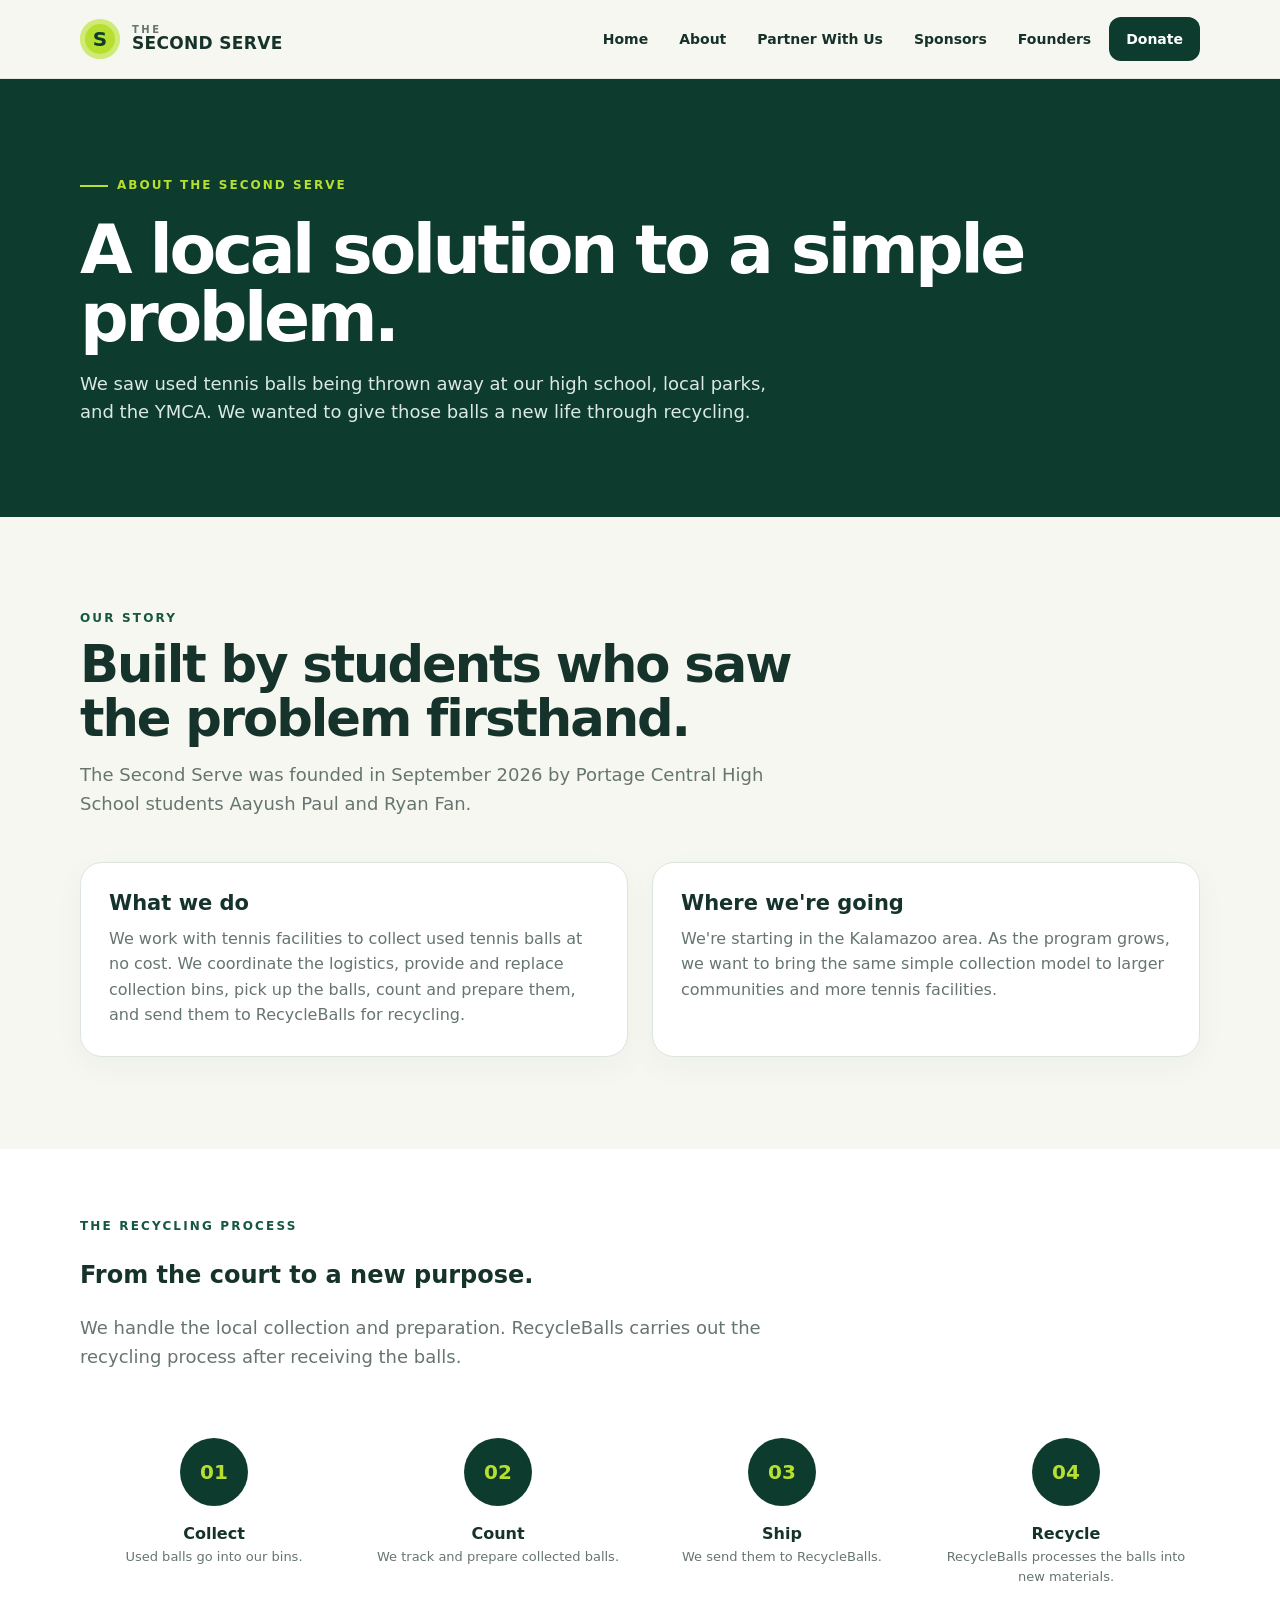
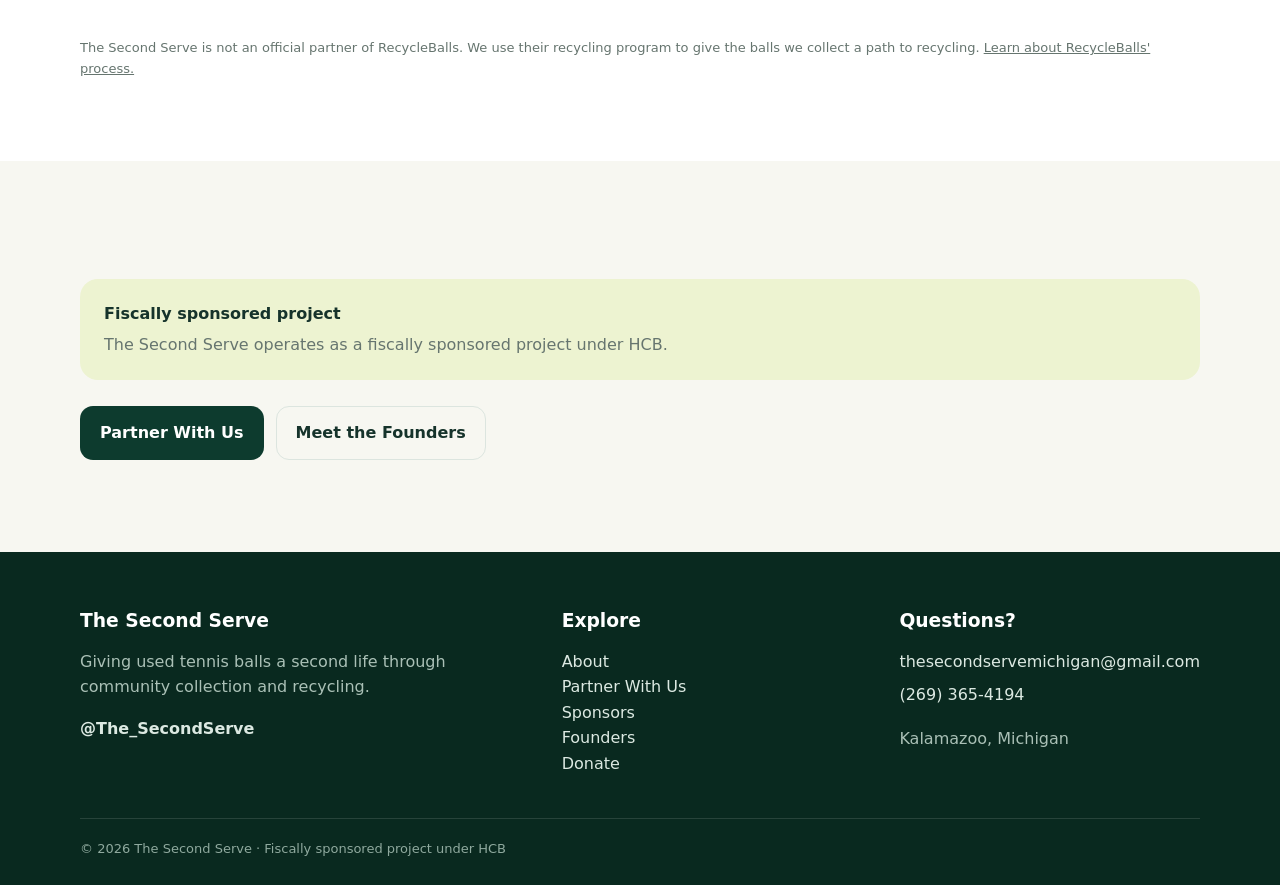
==== about.html @ 5bb8b62a "Add files via upload" ====
<!doctype html>
<html lang="en">
<head>
<meta charset="utf-8">
<meta name="viewport" content="width=device-width,initial-scale=1">
<meta name="description" content="The Second Serve collects used tennis balls from local tennis facilities at no cost and sends them to RecycleBalls for recycling.">
<title>About | The Second Serve</title>
<link rel="stylesheet" href="styles.css">
</head>
<body>

<header class="site-header">
  <div class="container nav">
    <a class="brand" href="index.html" aria-label="The Second Serve home">
      <span class="brand-mark">S</span>
      <span class="brand-text"><span>THE</span><strong>SECOND SERVE</strong></span>
    </a>
    <button class="menu-btn" aria-label="Open navigation" aria-expanded="false">☰</button>
    <nav class="nav-links" aria-label="Primary navigation">
      <a href="index.html">Home</a>
      <a href="about.html">About</a>
      <a href="partner.html">Partner With Us</a>
      <a href="sponsors.html">Sponsors</a>
      <a href="founders.html">Founders</a>
      <a class="nav-donate" href="donate.html">Donate</a>
    </nav>
  </div>
</header>

<main class="page-main">

<section class="page-hero">
  <div class="container">
    <div class="eyebrow">About The Second Serve</div>
    <h1>A local solution to a simple problem.</h1>
    <p>We saw used tennis balls being thrown away at our high school, local parks, and the YMCA. We wanted to give those balls a new life through recycling.</p>
  </div>
</section>
<section class="section">
  <div class="container">
    <div class="section-head">
      <div class="section-kicker">Our story</div>
      <h2>Built by students who saw the problem firsthand.</h2>
      <p>The Second Serve was founded in September 2026 by Portage Central High School students Aayush Paul and Ryan Fan.</p>
    </div>
    <div class="grid-2">
      <article class="card">
        <h3>What we do</h3>
        <p>We work with tennis facilities to collect used tennis balls at no cost. We coordinate the logistics, provide and replace collection bins, pick up the balls, count and prepare them, and send them to RecycleBalls for recycling.</p>
      </article>
      <article class="card">
        <h3>Where we're going</h3>
        <p>We're starting in the Kalamazoo area. As the program grows, we want to bring the same simple collection model to larger communities and more tennis facilities.</p>
      </article>
    </div>
  </div>
</section>
<section class="section-tight" style="background:white;">
  <div class="container">
    <div class="section-head">
      <div class="section-kicker">The recycling process</div>
      <h2>From the court to a new purpose.</h2>
      <p>We handle the local collection and preparation. RecycleBalls carries out the recycling process after receiving the balls.</p>
    </div>
    <div class="recycling-flow">
      <div class="flow-item"><div class="flow-circle">01</div><strong>Collect</strong><div class="note">Used balls go into our bins.</div></div>
      <div class="flow-item"><div class="flow-circle">02</div><strong>Count</strong><div class="note">We track and prepare collected balls.</div></div>
      <div class="flow-item"><div class="flow-circle">03</div><strong>Ship</strong><div class="note">We send them to RecycleBalls.</div></div>
      <div class="flow-item"><div class="flow-circle">04</div><strong>Recycle</strong><div class="note">RecycleBalls processes the balls into new materials.</div></div>
    </div>
    <p class="note" style="margin-top:28px;">The Second Serve is not an official partner of RecycleBalls. We use their recycling program to give the balls we collect a path to recycling. <a href="https://www.recycleballs.org/solution/" target="_blank" rel="noopener">Learn about RecycleBalls' process.</a></p>
  </div>
</section>
<section class="section">
  <div class="container">
    <div class="highlight">
      <strong>Fiscally sponsored project</strong>
      <p style="margin:6px 0 0;color:var(--muted);">The Second Serve operates as a fiscally sponsored project under HCB.</p>
    </div>
    <div class="actions">
      <a class="btn btn-dark" href="partner.html">Partner With Us</a>
      <a class="btn" style="border:1px solid var(--line);" href="founders.html">Meet the Founders</a>
    </div>
  </div>
</section>

</main>

<footer class="footer">
  <div class="container footer-grid">
    <div>
      <h3>The Second Serve</h3>
      <p>Giving used tennis balls a second life through community collection and recycling.</p>
      <p class="social" style="margin-top:16px;"><a href="https://www.instagram.com/The_SecondServe/" target="_blank" rel="noopener">@The_SecondServe</a></p>
    </div>
    <div>
      <h3>Explore</h3>
      <p><a href="about.html">About</a></p>
      <p><a href="partner.html">Partner With Us</a></p>
      <p><a href="sponsors.html">Sponsors</a></p>
      <p><a href="founders.html">Founders</a></p>
      <p><a href="donate.html">Donate</a></p>
    </div>
    <div>
      <h3>Questions?</h3>
      <p><a href="mailto:thesecondservemichigan@gmail.com">thesecondservemichigan@gmail.com</a></p>
      <p style="margin-top:8px;"><a href="tel:+12693654194">(269) 365-4194</a></p>
      <p style="margin-top:18px;">Kalamazoo, Michigan</p>
    </div>
  </div>
  <div class="container footer-bottom">
    © <span data-year>2026</span> The Second Serve · Fiscally sponsored project under HCB
  </div>
</footer>

<script src="script.js"></script>
</body>
</html>
---- styles.css ----
:root{
  --green:#0d3b2e;
  --green-2:#155743;
  --lime:#b7df2f;
  --cream:#f7f7f1;
  --white:#ffffff;
  --ink:#16332b;
  --muted:#66756f;
  --line:#dce5df;
  --shadow:0 18px 45px rgba(13,59,46,.10);
  --radius:22px;
  --max:1120px;
}
*{box-sizing:border-box}
html{scroll-behavior:smooth}
body{
  margin:0;
  font-family:Inter,ui-sans-serif,system-ui,-apple-system,BlinkMacSystemFont,"Segoe UI",sans-serif;
  color:var(--ink);
  background:var(--cream);
  line-height:1.6;
}
a{color:inherit}
img{max-width:100%;display:block}
.container{width:min(calc(100% - 40px),var(--max));margin:auto}
.site-header{
  position:sticky;top:0;z-index:20;
  background:rgba(247,247,241,.94);
  backdrop-filter:blur(14px);
  border-bottom:1px solid rgba(220,229,223,.8);
}
.nav{
  min-height:78px;display:flex;align-items:center;justify-content:space-between;gap:24px;
}
.brand{display:flex;align-items:center;gap:12px;text-decoration:none;font-weight:850;letter-spacing:.02em}
.brand-mark{
  width:40px;height:40px;border-radius:50%;display:grid;place-items:center;
  background:var(--lime);color:var(--green);font-weight:900;font-size:20px;
  box-shadow:inset 0 0 0 5px rgba(255,255,255,.35);
}
.brand-text{line-height:1.05}
.brand-text span{display:block;font-size:10px;letter-spacing:.25em;font-weight:700;color:var(--muted)}
.brand-text strong{font-size:17px}
.nav-links{display:flex;align-items:center;gap:5px}
.nav-links a{
  text-decoration:none;padding:10px 13px;border-radius:12px;font-size:14px;font-weight:700;
}
.nav-links a:hover{background:#eaf0eb}
.nav-links .nav-donate{background:var(--green);color:white;padding:11px 17px}
.menu-btn{display:none;border:0;background:none;font-size:26px;color:var(--green)}
.hero{
  background:var(--green);color:white;overflow:hidden;
}
.hero-grid{
  min-height:650px;display:grid;grid-template-columns:1.1fr .9fr;align-items:center;gap:70px;
}
.eyebrow{
  display:inline-flex;align-items:center;gap:9px;text-transform:uppercase;
  letter-spacing:.17em;font-size:12px;font-weight:850;color:var(--lime);margin-bottom:20px;
}
.eyebrow:before{content:"";width:28px;height:2px;background:var(--lime)}
.hero h1{font-size:clamp(46px,6vw,78px);line-height:.98;letter-spacing:-.055em;margin:0 0 24px;max-width:700px}
.hero p{font-size:19px;line-height:1.65;color:#dce9e2;max-width:620px;margin:0 0 32px}
.actions{display:flex;gap:12px;flex-wrap:wrap}
.btn{
  display:inline-flex;align-items:center;justify-content:center;gap:8px;
  padding:13px 19px;border-radius:13px;text-decoration:none;font-weight:850;border:1px solid transparent;
}
.btn-primary{background:var(--lime);color:var(--green)}
.btn-secondary{border-color:rgba(255,255,255,.3);color:white;background:rgba(255,255,255,.06)}
.btn-dark{background:var(--green);color:white}
.btn-light{background:white;color:var(--green)}
.btn:hover{transform:translateY(-1px)}
.hero-logo{
  width:min(430px,100%);aspect-ratio:1;object-fit:cover;margin:auto;
  border-radius:28px;box-shadow:0 30px 70px rgba(0,0,0,.24);
  border:1px solid rgba(255,255,255,.14)
}
.section{padding:92px 0}
.section-tight{padding:68px 0}
.section-head{max-width:720px;margin-bottom:44px}
.section-kicker{text-transform:uppercase;letter-spacing:.18em;color:var(--green-2);font-size:12px;font-weight:900}
.section h2{font-size:clamp(34px,4vw,52px);line-height:1.05;letter-spacing:-.04em;margin:10px 0 15px}
.section-head p{font-size:18px;color:var(--muted);margin:0}
.grid-2{display:grid;grid-template-columns:repeat(2,1fr);gap:24px}
.grid-3{display:grid;grid-template-columns:repeat(3,1fr);gap:22px}
.card{
  background:white;border:1px solid var(--line);border-radius:var(--radius);
  padding:28px;box-shadow:0 10px 30px rgba(13,59,46,.04)
}
.card h3{margin:0 0 9px;font-size:21px;line-height:1.2}
.card p{margin:0;color:var(--muted)}
.step-number{
  width:42px;height:42px;border-radius:50%;display:grid;place-items:center;
  background:#eaf3d0;color:var(--green);font-weight:900;margin-bottom:22px
}
.problem{background:white}
.problem-grid{display:grid;grid-template-columns:1fr 1fr;gap:60px;align-items:center}
.callout{
  background:var(--green);color:white;border-radius:28px;padding:40px;
  position:relative;overflow:hidden;
}
.callout:after{
  content:"";position:absolute;width:190px;height:190px;border:24px solid rgba(183,223,47,.18);
  border-radius:50%;right:-70px;bottom:-80px;
}
.callout h3{font-size:30px;line-height:1.1;margin:0 0 12px}
.callout p{color:#dce9e2;margin:0}
.partner-strip{background:#edf2ec}
.partner-names{display:flex;gap:14px;flex-wrap:wrap}
.partner-pill{
  background:white;border:1px solid var(--line);padding:13px 17px;border-radius:999px;font-weight:800
}
.cta{background:var(--lime);padding:64px 0}
.cta-row{display:flex;align-items:center;justify-content:space-between;gap:30px}
.cta h2{margin:0;font-size:42px;line-height:1.05;letter-spacing:-.04em}
.cta p{margin:10px 0 0;max-width:650px;color:#365044}
.page-hero{background:var(--green);color:white;padding:90px 0}
.page-hero h1{font-size:clamp(44px,6vw,68px);line-height:1;letter-spacing:-.05em;margin:0 0 18px}
.page-hero p{max-width:720px;color:#dce9e2;font-size:18px;margin:0}
.founders{display:grid;grid-template-columns:repeat(2,1fr);gap:30px}
.founder-card{overflow:hidden;padding:0}
.founder-photo{height:410px;width:100%;object-fit:cover;object-position:center top;background:#e8ece9}
.founder-body{padding:28px}
.founder-body .role{color:var(--green-2);font-size:13px;font-weight:900;text-transform:uppercase;letter-spacing:.12em}
.founder-body h2{font-size:30px;margin:5px 0 12px}
.contact-box{
  display:grid;grid-template-columns:1fr 1fr;gap:20px;
  background:white;border:1px solid var(--line);border-radius:24px;padding:28px
}
.contact-link{
  display:block;text-decoration:none;border:1px solid var(--line);border-radius:16px;padding:18px
}
.contact-link strong{display:block;font-size:16px}
.contact-link span{color:var(--muted);font-size:14px}
.form-card{background:white;border:1px solid var(--line);border-radius:24px;padding:34px}
.form-card h2{margin-top:0}
.highlight{
  background:#edf3d1;border-radius:18px;padding:22px 24px;margin:26px 0
}
.donation-tiers{display:grid;grid-template-columns:repeat(3,1fr);gap:20px}
.tier{border-top:5px solid var(--lime)}
.tier strong{font-size:13px;text-transform:uppercase;letter-spacing:.15em;color:var(--green-2)}
.tier h3{font-size:27px;margin:8px 0}
.footer{background:#09291f;color:#dce9e2;padding:54px 0 25px}
.footer-grid{display:grid;grid-template-columns:1.2fr .8fr .8fr;gap:50px}
.footer h3{color:white;margin:0 0 13px}
.footer a{text-decoration:none;color:#dce9e2}
.footer a:hover{color:var(--lime)}
.footer p{margin:0;color:#aac0b6}
.footer-bottom{border-top:1px solid rgba(255,255,255,.12);margin-top:42px;padding-top:20px;font-size:13px;color:#8fa99e}
.social{font-weight:800}
.page-main{min-height:65vh}
.recycling-flow{display:grid;grid-template-columns:repeat(4,1fr);gap:16px}
.flow-item{text-align:center;padding:22px 12px}
.flow-circle{
  width:68px;height:68px;border-radius:50%;background:var(--green);color:var(--lime);
  display:grid;place-items:center;margin:0 auto 15px;font-size:20px;font-weight:900
}
.note{font-size:13px;color:var(--muted)}
@media (max-width:900px){
  .nav-links{display:none;position:absolute;top:78px;left:0;right:0;background:var(--cream);padding:12px 20px 20px;border-bottom:1px solid var(--line);flex-direction:column;align-items:stretch}
  .nav-links.open{display:flex}
  .nav-links a{padding:13px}
  .menu-btn{display:block}
  .hero-grid,.problem-grid{grid-template-columns:1fr;gap:42px}
  .hero{padding-bottom:70px}
  .hero-grid{min-height:auto;padding-top:75px}
  .hero-logo{width:min(360px,80vw)}
  .grid-3,.donation-tiers,.founders{grid-template-columns:1fr}
  .recycling-flow{grid-template-columns:repeat(2,1fr)}
  .cta-row{align-items:flex-start;flex-direction:column}
  .contact-box{grid-template-columns:1fr}
  .footer-grid{grid-template-columns:1fr}
}
@media (max-width:600px){
  .container{width:min(calc(100% - 28px),var(--max))}
  .section{padding:65px 0}
  .hero h1{font-size:49px}
  .hero p{font-size:17px}
  .hero-logo{border-radius:20px}
  .founder-photo{height:360px}
  .card,.form-card{padding:23px}
}
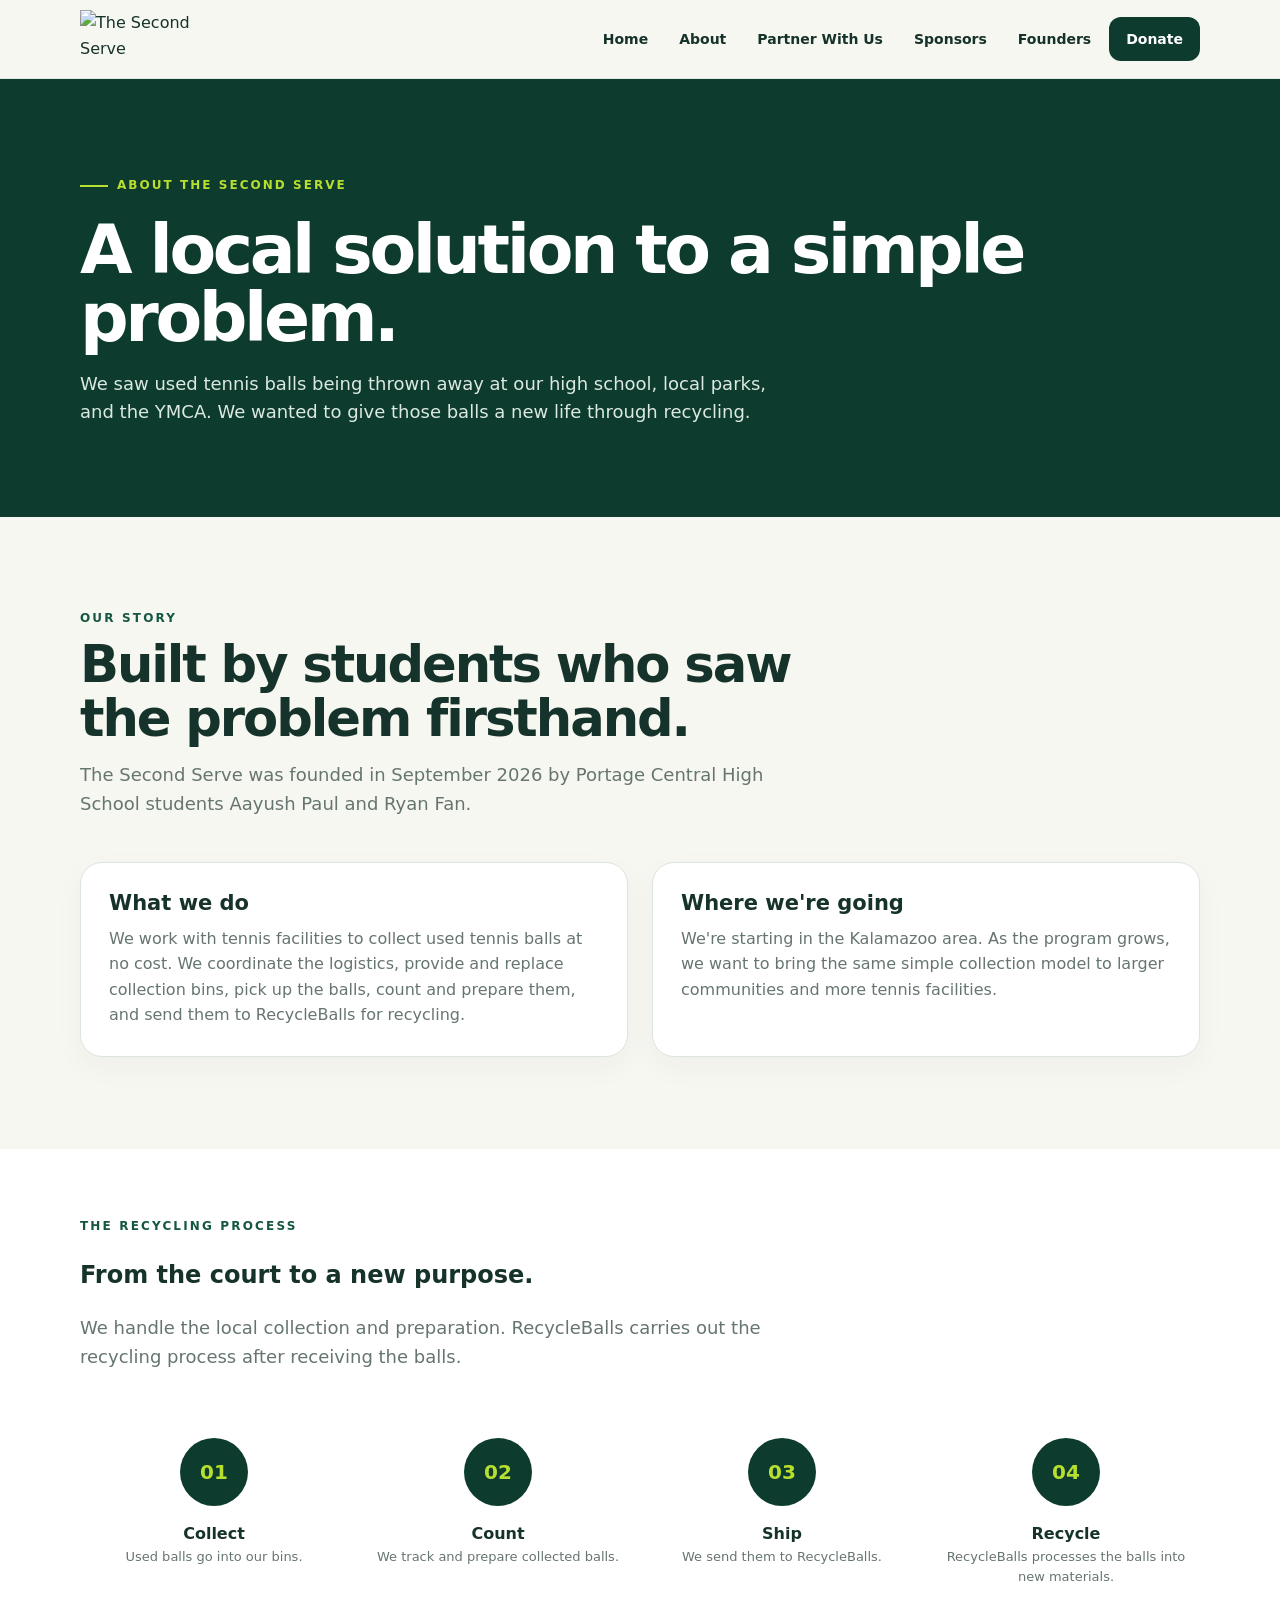
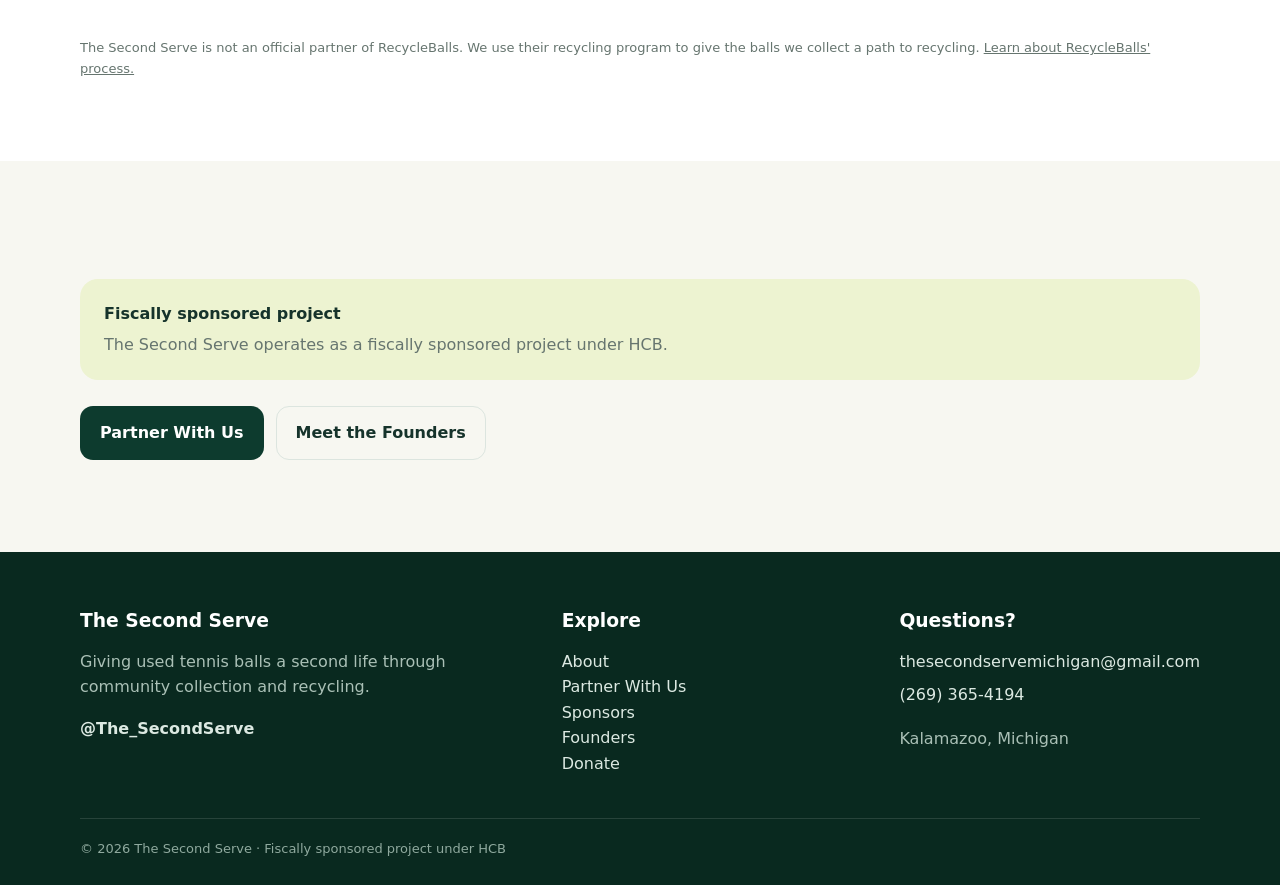
==== commit 33cb18de: "Add files via upload" ====
--- a/about.html
+++ b/about.html
@@ -12,8 +12,7 @@
 <header class="site-header">
   <div class="container nav">
     <a class="brand" href="index.html" aria-label="The Second Serve home">
-      <span class="brand-mark">S</span>
-      <span class="brand-text"><span>THE</span><strong>SECOND SERVE</strong></span>
+      <img class="site-logo" src="assets/logo.png" alt="The Second Serve">
     </a>
     <button class="menu-btn" aria-label="Open navigation" aria-expanded="false">☰</button>
     <nav class="nav-links" aria-label="Primary navigation">
--- a/styles.css
+++ b/styles.css
@@ -33,15 +33,8 @@
 .nav{
   min-height:78px;display:flex;align-items:center;justify-content:space-between;gap:24px;
 }
-.brand{display:flex;align-items:center;gap:12px;text-decoration:none;font-weight:850;letter-spacing:.02em}
-.brand-mark{
-  width:40px;height:40px;border-radius:50%;display:grid;place-items:center;
-  background:var(--lime);color:var(--green);font-weight:900;font-size:20px;
-  box-shadow:inset 0 0 0 5px rgba(255,255,255,.35);
-}
-.brand-text{line-height:1.05}
-.brand-text span{display:block;font-size:10px;letter-spacing:.25em;font-weight:700;color:var(--muted)}
-.brand-text strong{font-size:17px}
+.brand{display:flex;align-items:center;text-decoration:none;flex:0 0 auto}
+.site-logo{width:142px;height:58px;object-fit:contain;object-position:left center}
 .nav-links{display:flex;align-items:center;gap:5px}
 .nav-links a{
   text-decoration:none;padding:10px 13px;border-radius:12px;font-size:14px;font-weight:700;
@@ -168,6 +161,7 @@
   .hero{padding-bottom:70px}
   .hero-grid{min-height:auto;padding-top:75px}
   .hero-logo{width:min(360px,80vw)}
+  .site-logo{width:118px;height:52px}
   .grid-3,.donation-tiers,.founders{grid-template-columns:1fr}
   .recycling-flow{grid-template-columns:repeat(2,1fr)}
   .cta-row{align-items:flex-start;flex-direction:column}
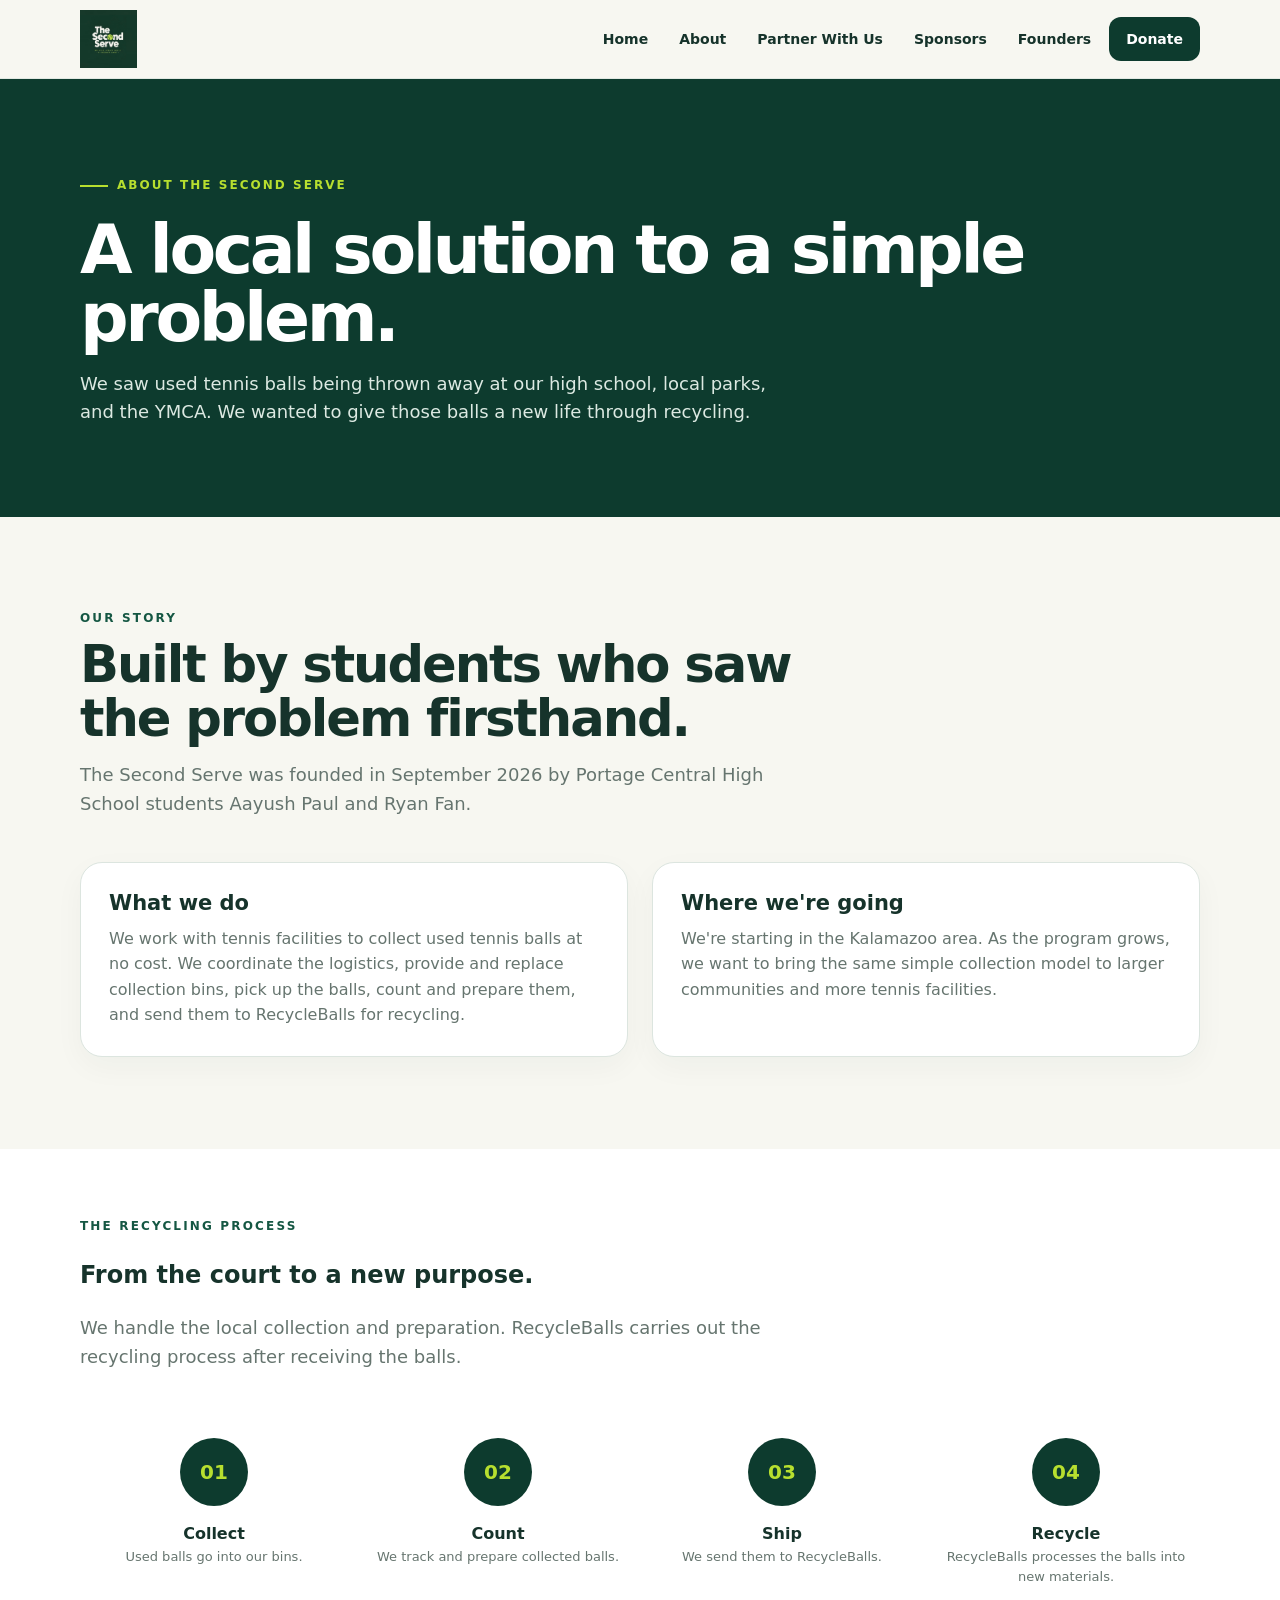
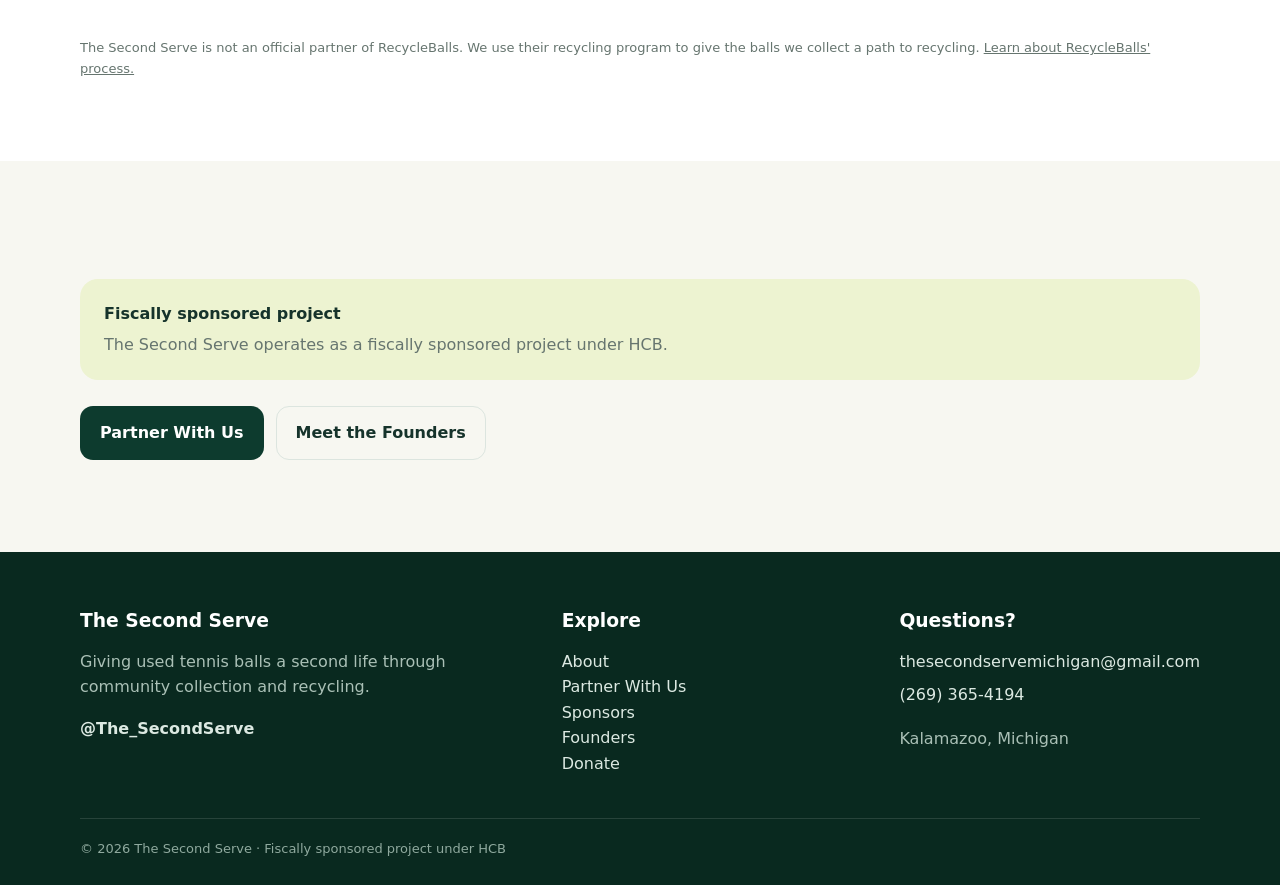
==== commit b07a0d0f: "Update about.html" ====
--- a/about.html
+++ b/about.html
@@ -5,6 +5,7 @@
 <meta name="viewport" content="width=device-width,initial-scale=1">
 <meta name="description" content="The Second Serve collects used tennis balls from local tennis facilities at no cost and sends them to RecycleBalls for recycling.">
 <title>About | The Second Serve</title>
+<link rel="icon" type="image/png" href="assets/logo.png">
 <link rel="stylesheet" href="styles.css">
 </head>
 <body>
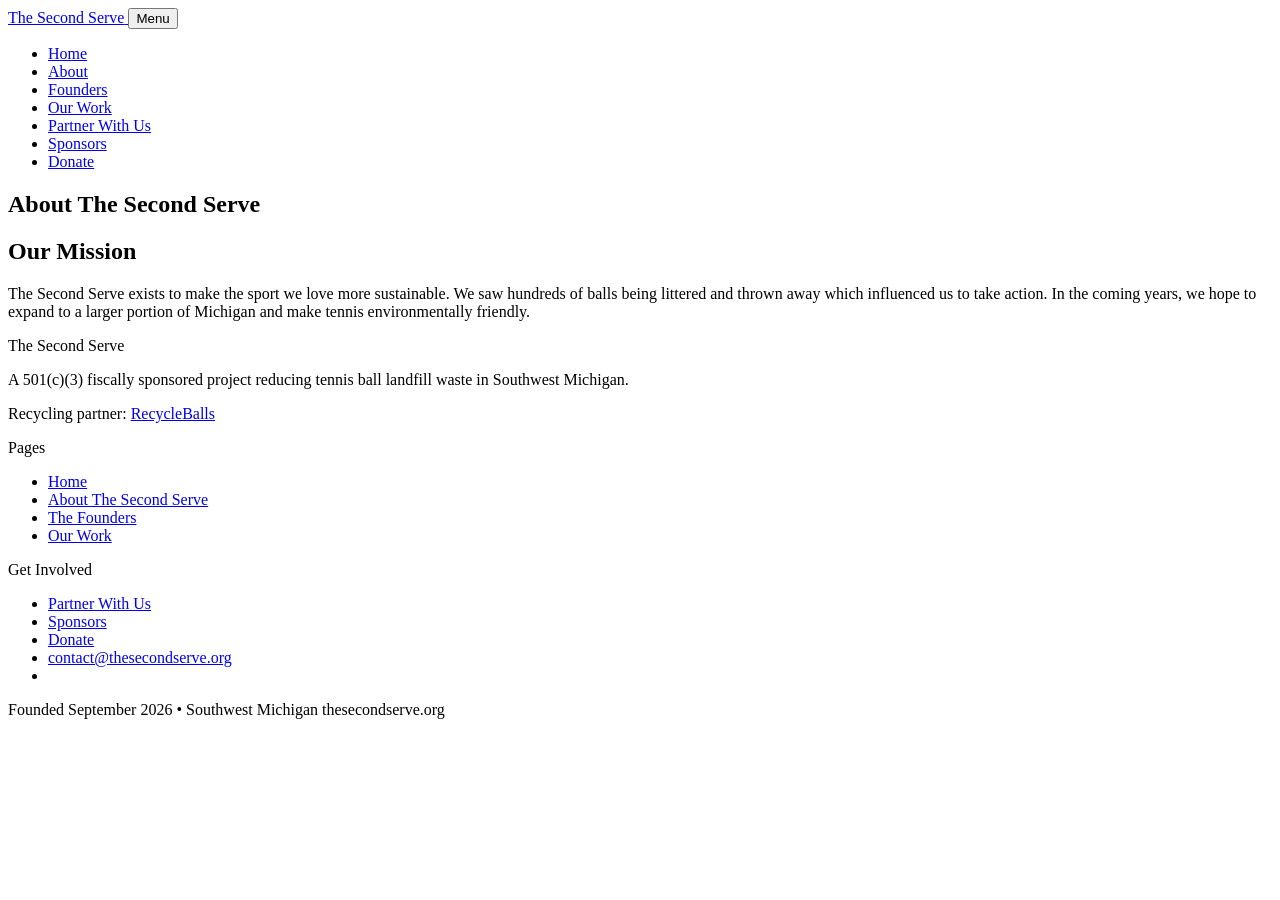
==== commit 28fe8b15: "Add files via upload" ====
--- a/about.html
+++ b/about.html
@@ -1,118 +1,85 @@
-<!doctype html>
+<!DOCTYPE html>
 <html lang="en">
 <head>
-<meta charset="utf-8">
-<meta name="viewport" content="width=device-width,initial-scale=1">
-<meta name="description" content="The Second Serve collects used tennis balls from local tennis facilities at no cost and sends them to RecycleBalls for recycling.">
-<title>About | The Second Serve</title>
-<link rel="icon" type="image/png" href="assets/logo.png">
-<link rel="stylesheet" href="styles.css">
+  <meta charset="UTF-8" />
+  <meta name="viewport" content="width=device-width, initial-scale=1.0" />
+  <title>About The Second Serve | Mission</title>
+  <meta name="description" content="Learn about The Second Serve's mission to make tennis more sustainable in Southwest Michigan." />
+  <link rel="icon" type="image/png" href="assets/logo.png" />
+  <link rel="stylesheet" href="css/styles.css" />
 </head>
 <body>
+  <header class="site-header">
+    <div class="container nav-bar">
+      <a href="index.html" class="wordmark">
+        <span class="wordmark-dot" aria-hidden="true"></span>
+        <span>The Second Serve</span>
+      </a>
+      <button class="nav-toggle" type="button" aria-expanded="false" aria-controls="primary-menu">Menu</button>
+      <nav aria-label="Primary Navigation">
+        <ul class="nav-links" id="primary-menu">
+          <li><a href="index.html">Home</a></li>
+          <li><a href="about.html" aria-current="page">About</a></li>
+          <li><a href="founders.html">Founders</a></li>
+          <li><a href="our-work.html">Our Work</a></li>
+          <li><a href="partner.html">Partner With Us</a></li>
+          <li><a href="sponsors.html">Sponsors</a></li>
+          <li><a href="donate.html" class="nav-donate">Donate</a></li>
+        </ul>
+      </nav>
+    </div>
+  </header>
 
-<header class="site-header">
-  <div class="container nav">
-    <a class="brand" href="index.html" aria-label="The Second Serve home">
-      <img class="site-logo" src="assets/logo.png" alt="The Second Serve">
-    </a>
-    <button class="menu-btn" aria-label="Open navigation" aria-expanded="false">☰</button>
-    <nav class="nav-links" aria-label="Primary navigation">
-      <a href="index.html">Home</a>
-      <a href="about.html">About</a>
-      <a href="partner.html">Partner With Us</a>
-      <a href="sponsors.html">Sponsors</a>
-      <a href="founders.html">Founders</a>
-      <a class="nav-donate" href="donate.html">Donate</a>
-    </nav>
-  </div>
-</header>
+  <main>
+    <section class="page-header">
+      <div class="container">
+        <h1>About The Second Serve</h1>
+      </div>
+    </section>
 
-<main class="page-main">
+    <section class="section">
+      <div class="container">
+        <h2>Our Mission</h2>
+        <p>The Second Serve exists to make the sport we love more sustainable. We saw hundreds of balls being littered and thrown away which influenced us to take action. In the coming years, we hope to expand to a larger portion of Michigan and make tennis environmentally friendly.</p>
+      </div>
+    </section>
+  </main>
 
-<section class="page-hero">
-  <div class="container">
-    <div class="eyebrow">About The Second Serve</div>
-    <h1>A local solution to a simple problem.</h1>
-    <p>We saw used tennis balls being thrown away at our high school, local parks, and the YMCA. We wanted to give those balls a new life through recycling.</p>
-  </div>
-</section>
-<section class="section">
-  <div class="container">
-    <div class="section-head">
-      <div class="section-kicker">Our story</div>
-      <h2>Built by students who saw the problem firsthand.</h2>
-      <p>The Second Serve was founded in September 2026 by Portage Central High School students Aayush Paul and Ryan Fan.</p>
+  <footer class="site-footer">
+    <div class="container">
+      <div class="footer-grid">
+        <div>
+          <div class="footer-brand">The Second Serve</div>
+          <p class="footer-text">A 501(c)(3) fiscally sponsored project reducing tennis ball landfill waste in Southwest Michigan.</p>
+          <p class="footer-text">Recycling partner: <a href="https://www.recycleballs.org/" target="_blank" rel="noopener noreferrer">RecycleBalls</a></p>
+        </div>
+        <div>
+          <div class="footer-heading">Pages</div>
+          <ul class="footer-links">
+            <li><a href="index.html">Home</a></li>
+            <li><a href="about.html">About The Second Serve</a></li>
+            <li><a href="founders.html">The Founders</a></li>
+            <li><a href="our-work.html">Our Work</a></li>
+          </ul>
+        </div>
+        <div>
+          <div class="footer-heading">Get Involved</div>
+          <ul class="footer-links">
+            <li><a href="partner.html">Partner With Us</a></li>
+            <li><a href="sponsors.html">Sponsors</a></li>
+            <li><a href="donate.html">Donate</a></li>
+            <li><a data-contact-email href="mailto:contact@thesecondserve.org">contact@thesecondserve.org</a></li>
+            <li data-contact-phone-row><a data-contact-phone href="#"></a></li>
+          </ul>
+        </div>
+      </div>
+      <div class="footer-bottom">
+        <span>Founded September 2026 &bull; Southwest Michigan</span>
+        <span>thesecondserve.org</span>
+      </div>
     </div>
-    <div class="grid-2">
-      <article class="card">
-        <h3>What we do</h3>
-        <p>We work with tennis facilities to collect used tennis balls at no cost. We coordinate the logistics, provide and replace collection bins, pick up the balls, count and prepare them, and send them to RecycleBalls for recycling.</p>
-      </article>
-      <article class="card">
-        <h3>Where we're going</h3>
-        <p>We're starting in the Kalamazoo area. As the program grows, we want to bring the same simple collection model to larger communities and more tennis facilities.</p>
-      </article>
-    </div>
-  </div>
-</section>
-<section class="section-tight" style="background:white;">
-  <div class="container">
-    <div class="section-head">
-      <div class="section-kicker">The recycling process</div>
-      <h2>From the court to a new purpose.</h2>
-      <p>We handle the local collection and preparation. RecycleBalls carries out the recycling process after receiving the balls.</p>
-    </div>
-    <div class="recycling-flow">
-      <div class="flow-item"><div class="flow-circle">01</div><strong>Collect</strong><div class="note">Used balls go into our bins.</div></div>
-      <div class="flow-item"><div class="flow-circle">02</div><strong>Count</strong><div class="note">We track and prepare collected balls.</div></div>
-      <div class="flow-item"><div class="flow-circle">03</div><strong>Ship</strong><div class="note">We send them to RecycleBalls.</div></div>
-      <div class="flow-item"><div class="flow-circle">04</div><strong>Recycle</strong><div class="note">RecycleBalls processes the balls into new materials.</div></div>
-    </div>
-    <p class="note" style="margin-top:28px;">The Second Serve is not an official partner of RecycleBalls. We use their recycling program to give the balls we collect a path to recycling. <a href="https://www.recycleballs.org/solution/" target="_blank" rel="noopener">Learn about RecycleBalls' process.</a></p>
-  </div>
-</section>
-<section class="section">
-  <div class="container">
-    <div class="highlight">
-      <strong>Fiscally sponsored project</strong>
-      <p style="margin:6px 0 0;color:var(--muted);">The Second Serve operates as a fiscally sponsored project under HCB.</p>
-    </div>
-    <div class="actions">
-      <a class="btn btn-dark" href="partner.html">Partner With Us</a>
-      <a class="btn" style="border:1px solid var(--line);" href="founders.html">Meet the Founders</a>
-    </div>
-  </div>
-</section>
+  </footer>
 
-</main>
-
-<footer class="footer">
-  <div class="container footer-grid">
-    <div>
-      <h3>The Second Serve</h3>
-      <p>Giving used tennis balls a second life through community collection and recycling.</p>
-      <p class="social" style="margin-top:16px;"><a href="https://www.instagram.com/The_SecondServe/" target="_blank" rel="noopener">@The_SecondServe</a></p>
-    </div>
-    <div>
-      <h3>Explore</h3>
-      <p><a href="about.html">About</a></p>
-      <p><a href="partner.html">Partner With Us</a></p>
-      <p><a href="sponsors.html">Sponsors</a></p>
-      <p><a href="founders.html">Founders</a></p>
-      <p><a href="donate.html">Donate</a></p>
-    </div>
-    <div>
-      <h3>Questions?</h3>
-      <p><a href="mailto:thesecondservemichigan@gmail.com">thesecondservemichigan@gmail.com</a></p>
-      <p style="margin-top:8px;"><a href="tel:+12693654194">(269) 365-4194</a></p>
-      <p style="margin-top:18px;">Kalamazoo, Michigan</p>
-    </div>
-  </div>
-  <div class="container footer-bottom">
-    © <span data-year>2026</span> The Second Serve · Fiscally sponsored project under HCB
-  </div>
-</footer>
-
-<script src="script.js"></script>
+  <script src="js/main.js"></script>
 </body>
 </html>
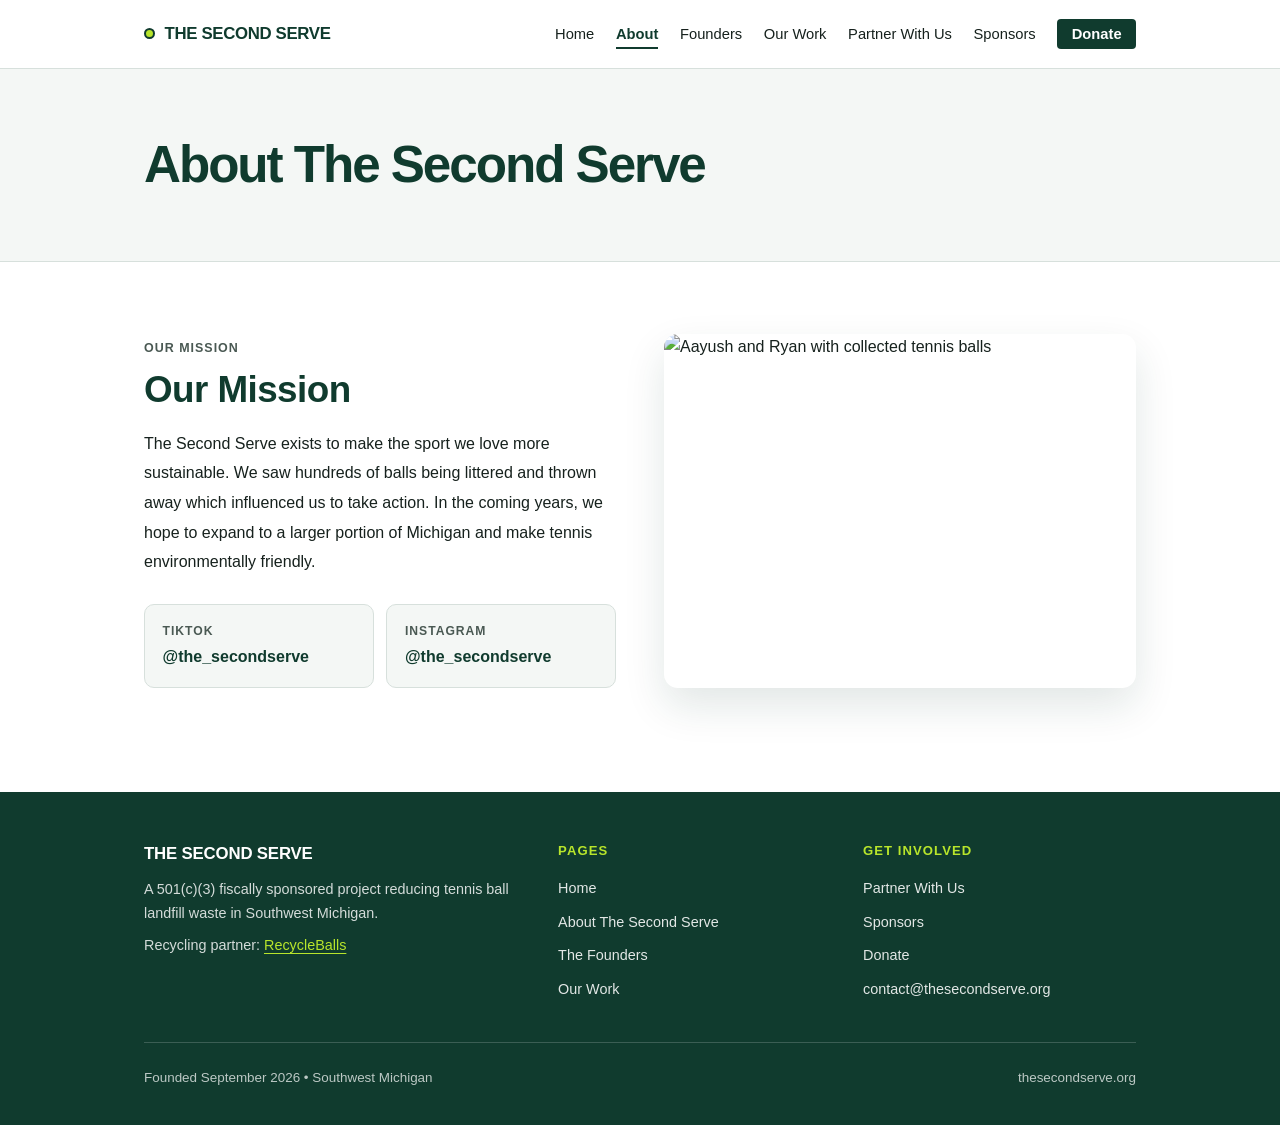
==== commit 6827966b: "Add files via upload" ====
--- a/about.html
+++ b/about.html
@@ -37,13 +37,24 @@
       </div>
     </section>
 
-    <section class="section">
-      <div class="container">
-        <h2>Our Mission</h2>
-        <p>The Second Serve exists to make the sport we love more sustainable. We saw hundreds of balls being littered and thrown away which influenced us to take action. In the coming years, we hope to expand to a larger portion of Michigan and make tennis environmentally friendly.</p>
+    <section class="section about-feature-section">
+      <div class="container about-feature">
+        <div class="about-copy">
+          <span class="eyebrow">Our Mission</span>
+          <h2>Our Mission</h2>
+          <p>The Second Serve exists to make the sport we love more sustainable. We saw hundreds of balls being littered and thrown away which influenced us to take action. In the coming years, we hope to expand to a larger portion of Michigan and make tennis environmentally friendly.</p>
+          <div class="social-links" aria-label="Social media">
+            <a href="https://www.tiktok.com/@the_secondserve" target="_blank" rel="noopener noreferrer"><span class="social-label">TikTok</span><span>@the_secondserve</span></a>
+            <a href="https://www.instagram.com/the_secondserve/" target="_blank" rel="noopener noreferrer"><span class="social-label">Instagram</span><span>@the_secondserve</span></a>
+          </div>
+        </div>
+        <figure class="about-image">
+          <img src="assets/ARBalls.jpg" alt="Aayush and Ryan with collected tennis balls" />
+        </figure>
       </div>
     </section>
   </main>
+
 
   <footer class="site-footer">
     <div class="container">
--- a/css/styles.css
+++ b/css/styles.css
@@ -0,0 +1,891 @@
+/* ==========================================================================
+   THE SECOND SERVE — Editorial + Community Stylesheet
+   Color Palette:
+   - Dark Green:  #103B2E
+   - Light Green: #B8E52B
+   - White:       #FFFFFF
+   ========================================================================== */
+
+:root {
+  --green-dark: #103B2E;
+  --green-dark-hover: #0B2A20;
+  --green-light: #B8E52B;
+  --green-light-hover: #A6D31E;
+  --green-tint: #F4F7F5;
+  --white: #FFFFFF;
+  --ink: #16211D;
+  --ink-muted: #4A5953;
+  --border: #D7E0DC;
+  --border-dark: rgba(255, 255, 255, 0.18);
+
+  --font-sans: -apple-system, BlinkMacSystemFont, "Segoe UI", Roboto, "Helvetica Neue", Arial, sans-serif;
+  --font-mono: ui-monospace, SFMono-Regular, Menlo, Monaco, Consolas, monospace;
+
+  --container-max: 1040px;
+  --radius-sm: 4px;
+  --radius-md: 6px;
+}
+
+/* Reset & Base */
+*, *::before, *::after {
+  box-sizing: border-box;
+}
+
+html {
+  font-size: 16px;
+  scroll-behavior: smooth;
+  -webkit-text-size-adjust: 100%;
+}
+
+body {
+  margin: 0;
+  font-family: var(--font-sans);
+  color: var(--ink);
+  background-color: var(--white);
+  line-height: 1.65;
+  -webkit-font-smoothing: antialiased;
+}
+
+img {
+  display: block;
+  max-width: 100%;
+  height: auto;
+}
+
+a {
+  color: var(--green-dark);
+  text-decoration: underline;
+  text-underline-offset: 3px;
+  text-decoration-thickness: 1.5px;
+}
+
+a:hover {
+  color: var(--green-dark-hover);
+}
+
+/* Layout Container */
+.container {
+  width: 100%;
+  max-width: var(--container-max);
+  margin: 0 auto;
+  padding: 0 1.5rem;
+}
+
+/* Typography — Intentionally restrained, readable editorial headings */
+h1, h2, h3, h4 {
+  margin: 0 0 1rem;
+  color: var(--green-dark);
+  font-weight: 700;
+  line-height: 1.25;
+  letter-spacing: -0.015em;
+}
+
+h1 {
+  font-size: clamp(1.85rem, 3.2vw, 2.45rem);
+}
+
+h2 {
+  font-size: clamp(1.4rem, 2.4vw, 1.75rem);
+}
+
+h3 {
+  font-size: 1.15rem;
+}
+
+p {
+  margin: 0 0 1.15rem;
+  max-width: 68ch;
+}
+
+p:last-child {
+  margin-bottom: 0;
+}
+
+.eyebrow {
+  display: inline-block;
+  font-size: 0.78rem;
+  font-weight: 700;
+  text-transform: uppercase;
+  letter-spacing: 0.08em;
+  color: var(--ink-muted);
+  margin-bottom: 0.5rem;
+}
+
+/* Header & Navigation */
+.site-header {
+  position: sticky;
+  top: 0;
+  z-index: 100;
+  background-color: var(--white);
+  border-bottom: 1px solid var(--border);
+}
+
+.nav-bar {
+  display: flex;
+  align-items: center;
+  justify-content: space-between;
+  min-height: 68px;
+  gap: 1rem;
+}
+
+.wordmark {
+  display: inline-flex;
+  align-items: center;
+  gap: 0.6rem;
+  text-decoration: none;
+  color: var(--green-dark);
+  font-weight: 800;
+  font-size: 1.05rem;
+  letter-spacing: -0.02em;
+  text-transform: uppercase;
+}
+
+.wordmark-dot {
+  width: 11px;
+  height: 11px;
+  border-radius: 50%;
+  background-color: var(--green-light);
+  border: 2px solid var(--green-dark);
+  flex-shrink: 0;
+}
+
+.nav-links {
+  display: flex;
+  align-items: center;
+  gap: 1.35rem;
+  list-style: none;
+  margin: 0;
+  padding: 0;
+}
+
+.nav-links a {
+  text-decoration: none;
+  color: var(--ink);
+  font-size: 0.92rem;
+  font-weight: 500;
+  padding: 0.35rem 0;
+  border-bottom: 2px solid transparent;
+  transition: color 0.15s ease, border-color 0.15s ease;
+}
+
+.nav-links a:hover,
+.nav-links a[aria-current="page"] {
+  color: var(--green-dark);
+  border-bottom-color: var(--green-dark);
+  font-weight: 600;
+}
+
+.nav-links a.nav-donate {
+  background-color: var(--green-dark);
+  color: var(--white);
+  padding: 0.45rem 0.9rem;
+  border-radius: var(--radius-sm);
+  border-bottom: none;
+  font-weight: 600;
+}
+
+.nav-links a.nav-donate:hover,
+.nav-links a.nav-donate[aria-current="page"] {
+  background-color: var(--green-light);
+  color: var(--green-dark);
+}
+
+.nav-toggle {
+  display: none;
+  background: none;
+  border: 1px solid var(--border);
+  border-radius: var(--radius-sm);
+  padding: 0.45rem 0.7rem;
+  color: var(--green-dark);
+  font-family: var(--font-sans);
+  font-size: 0.9rem;
+  font-weight: 600;
+  cursor: pointer;
+}
+
+/* Buttons */
+.btn-group {
+  display: flex;
+  flex-wrap: wrap;
+  gap: 0.85rem;
+  margin-top: 1.5rem;
+}
+
+.btn {
+  display: inline-flex;
+  align-items: center;
+  justify-content: center;
+  padding: 0.72rem 1.35rem;
+  font-size: 0.95rem;
+  font-weight: 600;
+  text-decoration: none;
+  border-radius: var(--radius-sm);
+  border: 1.5px solid var(--green-dark);
+  cursor: pointer;
+  transition: background-color 0.15s ease, color 0.15s ease, border-color 0.15s ease;
+}
+
+.btn-primary {
+  background-color: var(--green-dark);
+  color: var(--white);
+}
+
+.btn-primary:hover {
+  background-color: var(--green-dark-hover);
+  color: var(--white);
+}
+
+.btn-accent {
+  background-color: var(--green-light);
+  color: var(--green-dark);
+  border-color: var(--green-dark);
+}
+
+.btn-accent:hover {
+  background-color: var(--green-light-hover);
+  color: var(--green-dark);
+}
+
+.btn-secondary {
+  background-color: var(--white);
+  color: var(--green-dark);
+}
+
+.btn-secondary:hover {
+  background-color: var(--green-tint);
+  color: var(--green-dark);
+}
+
+/* Sections & Structural Dividers */
+.section {
+  padding: 4rem 0;
+  border-bottom: 1px solid var(--border);
+}
+
+.section:last-of-type {
+  border-bottom: none;
+}
+
+.section-tint {
+  background-color: var(--green-tint);
+}
+
+.section-dark {
+  background-color: var(--green-dark);
+  color: var(--white);
+}
+
+.section-dark h1,
+.section-dark h2,
+.section-dark h3 {
+  color: var(--white);
+}
+
+.section-dark p {
+  color: rgba(255, 255, 255, 0.9);
+}
+
+.section-dark a {
+  color: var(--green-light);
+}
+
+/* Hero Section (Home) */
+.hero-section {
+  padding: 2.75rem 0 4rem;
+  border-bottom: 1px solid var(--border);
+}
+
+.hero-media {
+  margin-bottom: 2.25rem;
+  border: 1px solid var(--border);
+  border-radius: var(--radius-md);
+  overflow: hidden;
+  background-color: var(--green-tint);
+}
+
+.hero-media img {
+  width: 100%;
+  max-height: 480px;
+  object-fit: cover;
+}
+
+.hero-caption {
+  font-size: 0.85rem;
+  color: var(--ink-muted);
+  padding: 0.65rem 1rem;
+  background-color: var(--green-tint);
+  border-top: 1px solid var(--border);
+  margin: 0;
+  max-width: none;
+}
+
+.hero-copy {
+  max-width: 720px;
+}
+
+/* Page Header (Subpages) */
+.page-header {
+  padding: 3.25rem 0 2.5rem;
+  border-bottom: 1px solid var(--border);
+  background-color: var(--green-tint);
+}
+
+.page-header p {
+  color: var(--ink-muted);
+  font-size: 1.05rem;
+}
+
+/* Problem / Statistic Callout */
+.stat-callout {
+  border-left: 4px solid var(--green-dark);
+  background-color: var(--green-tint);
+  padding: 1.35rem 1.5rem;
+  margin-bottom: 1.5rem;
+  max-width: 68ch;
+}
+
+.stat-callout-headline {
+  font-size: 1.25rem;
+  font-weight: 700;
+  color: var(--green-dark);
+  margin-bottom: 0.45rem;
+}
+
+.stat-source {
+  font-size: 0.84rem;
+  color: var(--ink-muted);
+  margin: 0;
+}
+
+/* 3-Step Process Grid */
+.steps-grid {
+  display: grid;
+  grid-template-columns: repeat(3, 1fr);
+  gap: 2rem;
+  margin-top: 2rem;
+}
+
+.step-item {
+  border-top: 2px solid var(--green-dark);
+  padding-top: 1.25rem;
+}
+
+.step-number {
+  display: inline-block;
+  font-family: var(--font-mono);
+  font-size: 0.85rem;
+  font-weight: 700;
+  color: var(--green-dark);
+  background-color: var(--green-light);
+  padding: 0.15rem 0.5rem;
+  border-radius: 3px;
+  margin-bottom: 0.75rem;
+}
+
+/* Impact Section */
+.impact-counters {
+  display: grid;
+  grid-template-columns: repeat(2, 1fr);
+  gap: 1.5rem;
+  margin: 1.75rem 0 2.25rem;
+}
+
+.counter-box {
+  background-color: var(--green-dark);
+  color: var(--white);
+  padding: 1.75rem;
+  border-radius: var(--radius-md);
+  border-bottom: 4px solid var(--green-light);
+}
+
+.counter-value {
+  display: block;
+  font-size: clamp(2.25rem, 4vw, 3rem);
+  font-weight: 800;
+  line-height: 1.1;
+  color: var(--green-light);
+  font-variant-numeric: tabular-nums;
+  margin-bottom: 0.4rem;
+}
+
+.counter-label {
+  font-size: 0.95rem;
+  font-weight: 600;
+  color: var(--white);
+}
+
+.impact-details-grid {
+  display: grid;
+  grid-template-columns: 1fr 1fr;
+  gap: 2rem;
+  margin-bottom: 2.25rem;
+}
+
+.detail-panel {
+  border: 1px solid var(--border);
+  border-radius: var(--radius-md);
+  padding: 1.5rem;
+  background-color: var(--white);
+}
+
+.detail-panel h3 {
+  border-bottom: 1px solid var(--border);
+  padding-bottom: 0.65rem;
+  margin-bottom: 1rem;
+}
+
+.clean-list {
+  margin: 0;
+  padding-left: 1.2rem;
+}
+
+.clean-list li {
+  margin-bottom: 0.45rem;
+}
+
+.clean-list li:last-child {
+  margin-bottom: 0;
+}
+
+.photo-pair {
+  display: grid;
+  grid-template-columns: repeat(2, 1fr);
+  gap: 1.5rem;
+}
+
+.photo-figure {
+  margin: 0;
+  border: 1px solid var(--border);
+  border-radius: var(--radius-md);
+  overflow: hidden;
+  background-color: var(--white);
+}
+
+.photo-figure img {
+  width: 100%;
+  aspect-ratio: 4 / 3;
+  object-fit: cover;
+}
+
+.photo-figure figcaption {
+  padding: 0.75rem 1rem;
+  font-size: 0.88rem;
+  color: var(--ink-muted);
+  border-top: 1px solid var(--border);
+  background-color: var(--green-tint);
+}
+
+/* Founders Grid — Equal Visual Prominence */
+.founders-grid {
+  display: grid;
+  grid-template-columns: repeat(2, 1fr);
+  gap: 2rem;
+}
+
+.founder-card {
+  border: 1px solid var(--border);
+  border-top: 4px solid var(--green-dark);
+  border-radius: var(--radius-md);
+  padding: 1.75rem;
+  background-color: var(--white);
+}
+
+.founder-role {
+  display: inline-block;
+  font-size: 0.85rem;
+  font-weight: 700;
+  color: var(--green-dark);
+  background-color: var(--green-light);
+  padding: 0.2rem 0.6rem;
+  border-radius: 3px;
+  margin-bottom: 1rem;
+}
+
+/* Records Table & Receipt Layout (Our Work) */
+.records-layout {
+  display: grid;
+  grid-template-columns: 1fr 1fr;
+  gap: 2.25rem;
+  align-items: start;
+}
+
+.data-table {
+  width: 100%;
+  border-collapse: collapse;
+  margin-bottom: 1.25rem;
+  font-size: 0.95rem;
+}
+
+.data-table th,
+.data-table td {
+  text-align: left;
+  padding: 0.75rem 0.9rem;
+  border-bottom: 1px solid var(--border);
+}
+
+.data-table th {
+  width: 42%;
+  font-weight: 600;
+  color: var(--green-dark);
+  background-color: var(--green-tint);
+}
+
+.notice-box {
+  background-color: var(--green-tint);
+  border-left: 3px solid var(--green-dark);
+  padding: 0.9rem 1.1rem;
+  font-size: 0.9rem;
+  color: var(--ink-muted);
+}
+
+.receipt-frame {
+  border: 1px solid var(--border);
+  border-radius: var(--radius-md);
+  overflow: hidden;
+  background-color: var(--green-tint);
+}
+
+.receipt-frame figcaption {
+  padding: 0.75rem 1rem;
+  font-size: 0.85rem;
+  color: var(--ink-muted);
+  border-top: 1px solid var(--border);
+}
+
+/* Contact / Partner Form & Directory */
+.two-col-split {
+  display: grid;
+  grid-template-columns: 1.15fr 0.85fr;
+  gap: 2.5rem;
+  align-items: start;
+}
+
+.form-card {
+  border: 1px solid var(--border);
+  border-radius: var(--radius-md);
+  padding: 1.75rem;
+  background-color: var(--white);
+}
+
+.form-group {
+  margin-bottom: 1.1rem;
+}
+
+.form-group label {
+  display: block;
+  font-size: 0.9rem;
+  font-weight: 600;
+  color: var(--green-dark);
+  margin-bottom: 0.35rem;
+}
+
+.form-group input,
+.form-group select,
+.form-group textarea {
+  width: 100%;
+  padding: 0.65rem 0.8rem;
+  font-family: var(--font-sans);
+  font-size: 0.95rem;
+  color: var(--ink);
+  background-color: var(--white);
+  border: 1px solid var(--border);
+  border-radius: var(--radius-sm);
+}
+
+.form-group input:focus,
+.form-group select:focus,
+.form-group textarea:focus {
+  outline: 2px solid var(--green-dark);
+  outline-offset: -1px;
+}
+
+.form-status {
+  margin-top: 1rem;
+  font-size: 0.9rem;
+  color: var(--green-dark);
+  font-weight: 600;
+}
+
+/* Sponsors Grid */
+.sponsors-grid {
+  display: grid;
+  grid-template-columns: repeat(3, 1fr);
+  gap: 1.5rem;
+  margin-top: 1.75rem;
+}
+
+.sponsor-slot {
+  border: 1px dashed var(--border);
+  border-radius: var(--radius-md);
+  padding: 1.75rem 1.25rem;
+  text-align: center;
+  background-color: var(--green-tint);
+}
+
+.sponsor-logo-box {
+  height: 84px;
+  display: flex;
+  align-items: center;
+  justify-content: center;
+  margin-bottom: 0.85rem;
+  color: var(--ink-muted);
+  font-size: 0.85rem;
+  border-bottom: 1px solid var(--border);
+}
+
+.sponsor-name {
+  font-weight: 600;
+  color: var(--green-dark);
+  font-size: 0.98rem;
+  margin: 0;
+}
+
+/* Donate Highlight Box */
+.donate-panel {
+  border: 1.5px solid var(--green-dark);
+  border-radius: var(--radius-md);
+  padding: 2rem;
+  background-color: var(--green-tint);
+  max-width: 680px;
+}
+
+.donate-note {
+  margin-top: 1rem;
+  font-size: 0.88rem;
+  color: var(--ink-muted);
+}
+
+/* Footer */
+.site-footer {
+  background-color: var(--green-dark);
+  color: var(--white);
+  padding: 3rem 0 2.25rem;
+  margin-top: 2rem;
+}
+
+.footer-grid {
+  display: grid;
+  grid-template-columns: 1.4fr 1fr 1fr;
+  gap: 2rem;
+  padding-bottom: 2rem;
+  border-bottom: 1px solid var(--border-dark);
+}
+
+.footer-brand {
+  font-weight: 800;
+  font-size: 1.05rem;
+  letter-spacing: -0.01em;
+  text-transform: uppercase;
+  color: var(--white);
+  margin-bottom: 0.65rem;
+}
+
+.footer-text {
+  font-size: 0.9rem;
+  color: rgba(255, 255, 255, 0.82);
+  margin-bottom: 0.5rem;
+}
+
+.footer-heading {
+  font-size: 0.82rem;
+  font-weight: 700;
+  text-transform: uppercase;
+  letter-spacing: 0.08em;
+  color: var(--green-light);
+  margin-bottom: 0.85rem;
+}
+
+.footer-links {
+  list-style: none;
+  margin: 0;
+  padding: 0;
+}
+
+.footer-links li {
+  margin-bottom: 0.45rem;
+}
+
+.footer-links a {
+  color: rgba(255, 255, 255, 0.88);
+  text-decoration: none;
+  font-size: 0.9rem;
+}
+
+.footer-links a:hover {
+  color: var(--green-light);
+  text-decoration: underline;
+}
+
+.footer-bottom {
+  padding-top: 1.5rem;
+  display: flex;
+  flex-wrap: wrap;
+  justify-content: space-between;
+  gap: 0.75rem;
+  font-size: 0.84rem;
+  color: rgba(255, 255, 255, 0.72);
+}
+
+/* Responsive Breakpoints */
+@media (max-width: 860px) {
+  .steps-grid,
+  .impact-details-grid,
+  .founders-grid,
+  .records-layout,
+  .two-col-split,
+  .sponsors-grid,
+  .footer-grid {
+    grid-template-columns: 1fr;
+  }
+
+  .photo-pair {
+    grid-template-columns: 1fr;
+  }
+}
+
+@media (max-width: 760px) {
+  .nav-toggle {
+    display: inline-block;
+  }
+
+  .nav-links {
+    display: none;
+    position: absolute;
+    top: 68px;
+    left: 0;
+    right: 0;
+    background-color: var(--white);
+    flex-direction: column;
+    align-items: flex-start;
+    padding: 1rem 1.5rem 1.5rem;
+    border-bottom: 1px solid var(--border);
+    gap: 0.75rem;
+  }
+
+  .nav-links.is-open {
+    display: flex;
+  }
+
+  .impact-counters {
+    grid-template-columns: 1fr;
+  }
+}
+
+/* ==========================================================================
+   VISUAL REFINEMENT — content areas only
+   Header and footer construction and styling remain unchanged, except for
+   the contrast treatment on the RecycleBalls footer link.
+   ========================================================================== */
+
+.hero-section { padding: 3.1rem 0 3.5rem; }
+.hero-copy { max-width: 790px; margin: 0 auto 2.2rem; }
+.hero-copy h1 { font-size: clamp(2.35rem, 5vw, 3.55rem); letter-spacing: -0.045em; line-height: 1.08; }
+.hero-copy p { font-size: 1.08rem; line-height: 1.8; max-width: 75ch; }
+.hero-media { border: 0; border-radius: 14px; box-shadow: 0 18px 48px rgba(16,59,46,.12); }
+.hero-photo-only { margin: 0; }
+.hero-photo-only img { width: 100%; max-height: 570px; aspect-ratio: 16 / 8.5; object-fit: cover; }
+.hero-caption { display: none; }
+
+.counter-ribbon { padding: 1.5rem 0 2.8rem; background: var(--green-tint); border-bottom: 1px solid var(--border); }
+.counter-ribbon .impact-counters { max-width: 760px; margin: 0 auto; gap: 1.2rem; }
+.counter-ribbon .counter-box { min-height: 132px; display: flex; flex-direction: column; justify-content: center; border-radius: 12px; box-shadow: 0 10px 26px rgba(16,59,46,.10); }
+
+.problem-layout { display: grid; grid-template-columns: .92fr 1.08fr; gap: 2rem; align-items: stretch; margin-top: 1.4rem; }
+.problem-main { display: flex; }
+.stat-callout { display: flex; align-items: center; gap: 1.15rem; max-width: none; width: 100%; margin: 0; padding: 1.7rem; border: 1px solid #e0e9e4; border-left: 5px solid var(--green-dark); border-radius: 12px; box-shadow: 0 12px 30px rgba(16,59,46,.06); }
+.problem-mark { flex: 0 0 auto; color: var(--green-dark); font-weight: 850; font-size: clamp(2.2rem, 4vw, 3.5rem); letter-spacing: -.06em; line-height: 1; }
+.stat-callout-headline { font-size: 1.15rem; line-height: 1.45; }
+.stat-source { line-height: 1.6; }
+.problem-story { display: grid; gap: 1rem; }
+.story-card { display: grid; grid-template-columns: 42px 1fr; align-items: start; gap: 1rem; padding: 1.25rem 1.35rem; background: var(--green-tint); border-radius: 12px; border: 1px solid #e4ebe7; }
+.story-card p { margin: 0; line-height: 1.7; }
+.story-index { display: grid; place-items: center; width: 38px; height: 38px; border-radius: 50%; background: var(--green-light); color: var(--green-dark); font: 800 .85rem var(--font-mono); }
+
+.steps-grid { gap: 1.2rem; margin-top: 2rem; align-items: stretch; }
+.step-item { position: relative; overflow: hidden; min-height: 300px; padding: 1.5rem; border: 1px solid #e0e9e4; border-top: 4px solid var(--green-dark); border-radius: 12px; background: var(--white); box-shadow: 0 12px 30px rgba(16,59,46,.055); }
+.step-number { display: inline-flex; align-items: center; justify-content: center; width: 42px; height: 42px; padding: 0; border-radius: 50%; font-size: .88rem; margin-bottom: 1.2rem; }
+.step-symbol { display: flex; align-items: center; justify-content: center; width: 66px; height: 66px; margin: 0 0 1.2rem; border-radius: 18px; background: var(--green-tint); color: var(--green-dark); font-size: 2.4rem; font-weight: 500; }
+.step-item h3 { font-size: 1.3rem; margin-bottom: .65rem; }
+.step-item p { line-height: 1.72; }
+
+.section { padding: 4.5rem 0; }
+.section-tint { background: linear-gradient(135deg, #f4f7f5 0%, #edf3ef 100%); }
+.photo-pair { gap: 1.35rem; }
+.photo-figure { border: 0; border-radius: 13px; box-shadow: 0 12px 32px rgba(16,59,46,.09); }
+.photo-figure img { aspect-ratio: 4 / 3; }
+.photo-figure figcaption { display: none; }
+.work-gallery .photo-figure img { aspect-ratio: 5 / 4; }
+
+.page-header { padding: 4rem 0 3rem; }
+.page-header h1 { font-size: clamp(2.3rem, 4.5vw, 3.2rem); letter-spacing: -.04em; }
+.page-header p { max-width: 72ch; line-height: 1.8; }
+
+.about-feature { display: grid; grid-template-columns: 1fr 1fr; gap: 3rem; align-items: center; }
+.about-copy h2 { font-size: clamp(1.7rem, 3vw, 2.3rem); }
+.about-copy p { line-height: 1.85; }
+.about-image { margin: 0; overflow: hidden; border-radius: 14px; box-shadow: 0 18px 42px rgba(16,59,46,.12); }
+.about-image img { width: 100%; aspect-ratio: 4 / 3; object-fit: cover; }
+.social-links { display: grid; grid-template-columns: 1fr 1fr; gap: .8rem; margin-top: 1.7rem; }
+.social-links a { display: flex; flex-direction: column; gap: .2rem; padding: 1rem 1.1rem; background: var(--green-tint); border: 1px solid var(--border); border-radius: 10px; text-decoration: none; transition: transform .18s ease, box-shadow .18s ease; }
+.social-links a:hover { transform: translateY(-2px); box-shadow: 0 8px 20px rgba(16,59,46,.08); }
+.social-label { color: var(--ink-muted); font-size: .76rem; text-transform: uppercase; letter-spacing: .08em; font-weight: 750; }
+.social-links a span:last-child { font-weight: 700; color: var(--green-dark); overflow-wrap: anywhere; }
+
+.founders-grid { gap: 1.5rem; }
+.founder-card { padding: 0; overflow: hidden; border: 1px solid var(--border); border-top: 4px solid var(--green-dark); border-radius: 13px; box-shadow: 0 14px 34px rgba(16,59,46,.07); }
+.founder-photo { width: 100%; height: 300px; object-fit: cover; }
+.founder-card-copy { padding: 1.5rem 1.65rem 1.7rem; }
+.founder-card h2 { margin-top: .15rem; }
+.founder-card p { line-height: 1.75; }
+
+.records-heading { display: flex; justify-content: space-between; align-items: center; gap: 1rem; margin-bottom: 1.5rem; }
+.records-heading h2 { margin-bottom: 0; }
+.records-tag { display: inline-flex; align-items: center; justify-content: center; min-width: 58px; padding: .45rem .75rem; border-radius: 999px; background: var(--green-light); color: var(--green-dark); font: 800 .8rem var(--font-mono); }
+.records-card { display: flex; align-items: center; gap: 1.4rem; padding: 1.6rem; border: 1px solid #dfe8e3; border-radius: 14px; background: var(--white); box-shadow: 0 14px 34px rgba(16,59,46,.06); }
+.records-icon { display: grid; place-items: center; flex: 0 0 64px; height: 76px; border-radius: 9px; background: #fcebea; color: #a8322b; font: 850 .95rem var(--font-mono); letter-spacing: -.04em; }
+.records-copy { flex: 1; }
+.records-copy h3 { margin-bottom: .3rem; }
+.records-copy p { margin: 0; color: var(--ink-muted); }
+.records-card .btn { white-space: nowrap; }
+
+.contact-feature { display: grid; grid-template-columns: .85fr 1.15fr; gap: 2.5rem; padding: 2.2rem; border: 1px solid var(--border); border-radius: 15px; background: var(--green-tint); box-shadow: 0 16px 38px rgba(16,59,46,.06); }
+.contact-intro h2 { font-size: 1.8rem; }
+.contact-intro p { line-height: 1.8; }
+.contact-methods { display: grid; gap: .8rem; }
+.contact-method { display: flex; flex-direction: column; gap: .2rem; padding: 1.05rem 1.2rem; border: 1px solid var(--border); border-radius: 10px; background: var(--white); text-decoration: none; }
+a.contact-method { transition: transform .18s ease, box-shadow .18s ease; }
+a.contact-method:hover { transform: translateY(-2px); box-shadow: 0 8px 20px rgba(16,59,46,.08); }
+.contact-method-label { color: var(--ink-muted); font-size: .75rem; text-transform: uppercase; letter-spacing: .08em; font-weight: 750; }
+.contact-method strong { color: var(--green-dark); font-size: 1.02rem; overflow-wrap: anywhere; }
+
+.sponsor-invite { max-width: 760px; padding: 2rem; border-radius: 14px; background: var(--green-tint); border: 1px solid var(--border); }
+.sponsor-invite h2 { font-size: clamp(1.7rem, 3vw, 2.2rem); }
+.sponsor-invite p { line-height: 1.8; }
+
+.donate-panel { max-width: 820px; padding: clamp(1.6rem, 4vw, 2.7rem); border: 1px solid #dce7e1; border-radius: 15px; background: linear-gradient(135deg, #f4f7f5 0%, #eaf2ed 100%); box-shadow: 0 16px 38px rgba(16,59,46,.07); }
+.donate-panel h2 { font-size: clamp(1.6rem, 3vw, 2.15rem); }
+.donate-panel p { line-height: 1.8; }
+.donate-note { padding-top: 1rem; border-top: 1px solid var(--border); }
+
+/* The only footer styling adjustment: make the recycling partner link legible. */
+.site-footer .footer-text a { color: var(--green-light); text-decoration: underline; text-underline-offset: 3px; }
+.site-footer .footer-text a:hover { color: var(--white); }
+
+@media (max-width: 860px) {
+  .problem-layout, .about-feature, .contact-feature { grid-template-columns: 1fr; }
+  .founder-photo { height: 340px; }
+}
+@media (max-width: 600px) {
+  .hero-section { padding-top: 2rem; }
+  .hero-photo-only img { aspect-ratio: 4 / 3; }
+  .problem-layout { gap: 1rem; }
+  .stat-callout { align-items: flex-start; flex-direction: column; }
+  .steps-grid { grid-template-columns: 1fr; }
+  .step-item { min-height: 0; }
+  .social-links { grid-template-columns: 1fr; }
+  .records-card { align-items: flex-start; flex-wrap: wrap; }
+  .records-card .btn { width: 100%; }
+  .contact-feature { padding: 1.35rem; }
+}
+
+.sponsor-cta-panel { display: inline-block; padding: 1.5rem 1.7rem; border: 1px solid var(--border); border-radius: 14px; background: var(--green-tint); box-shadow: 0 12px 30px rgba(16,59,46,.06); }
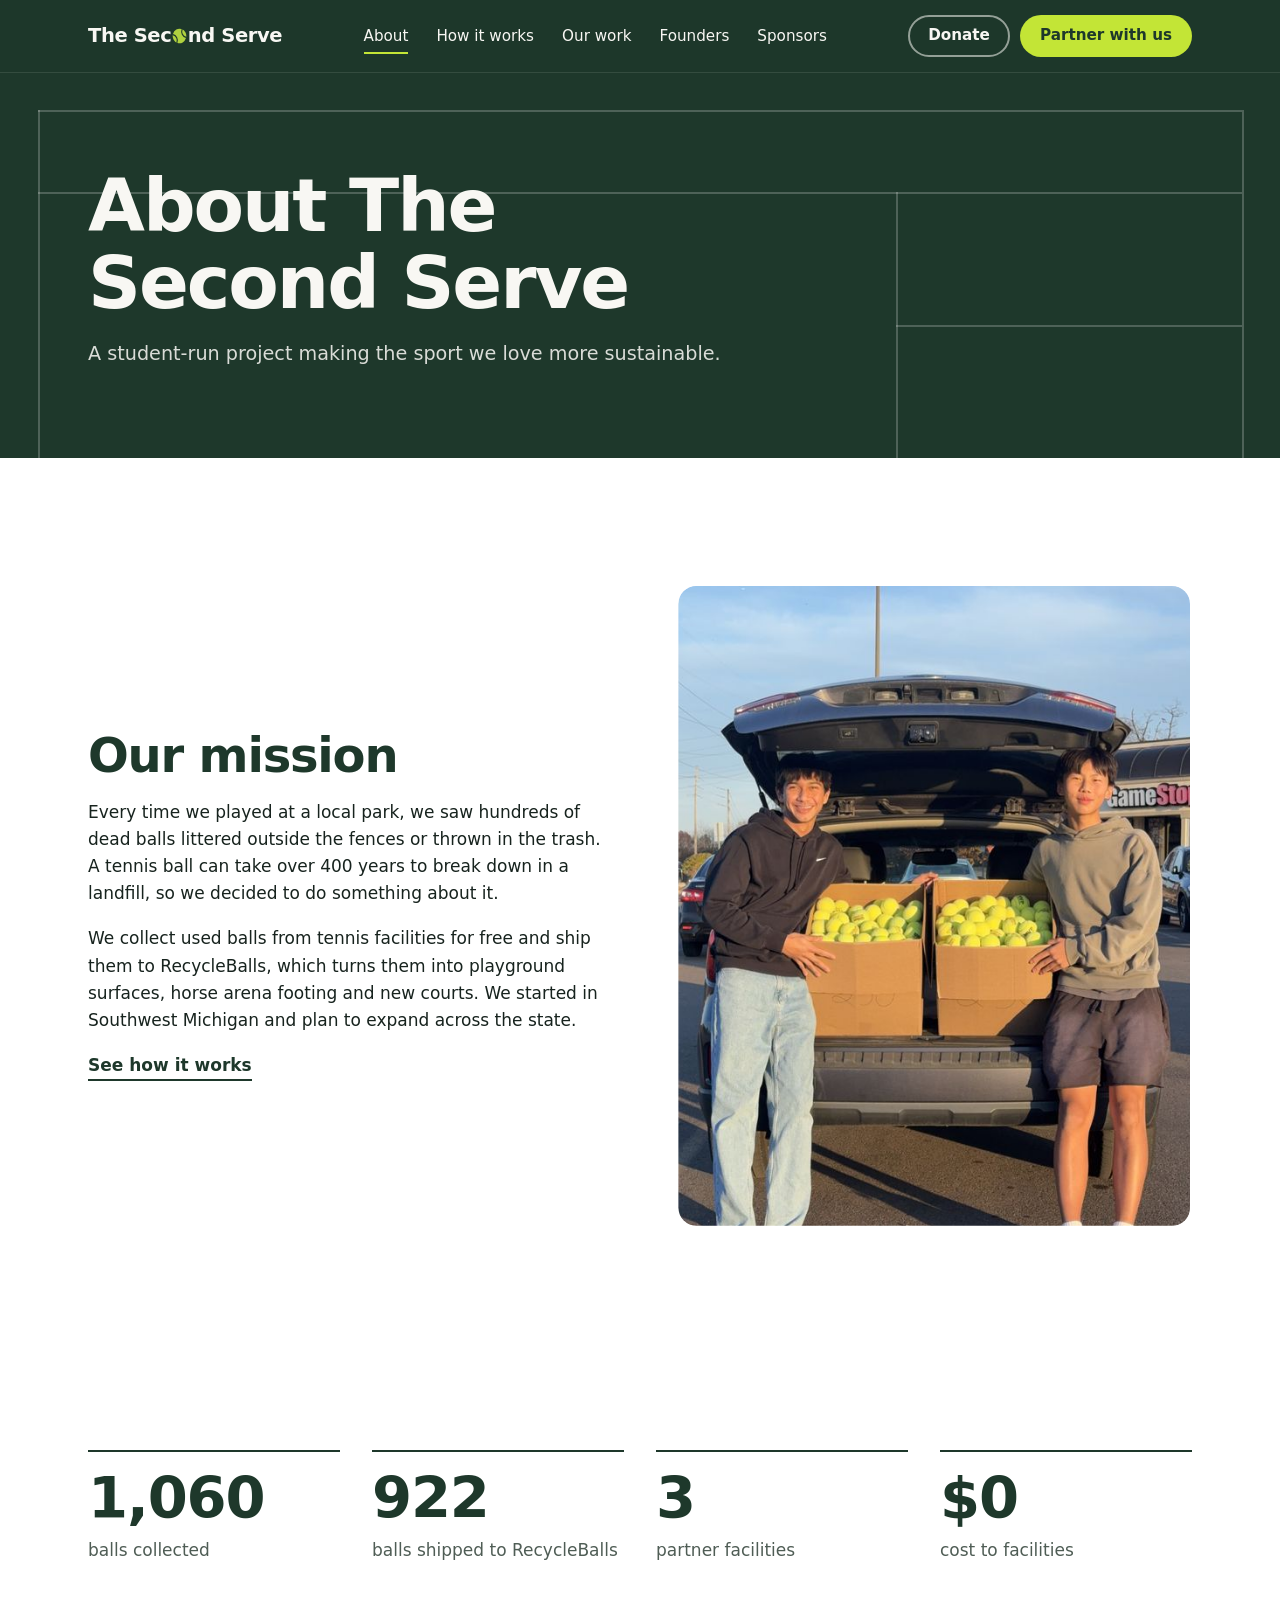
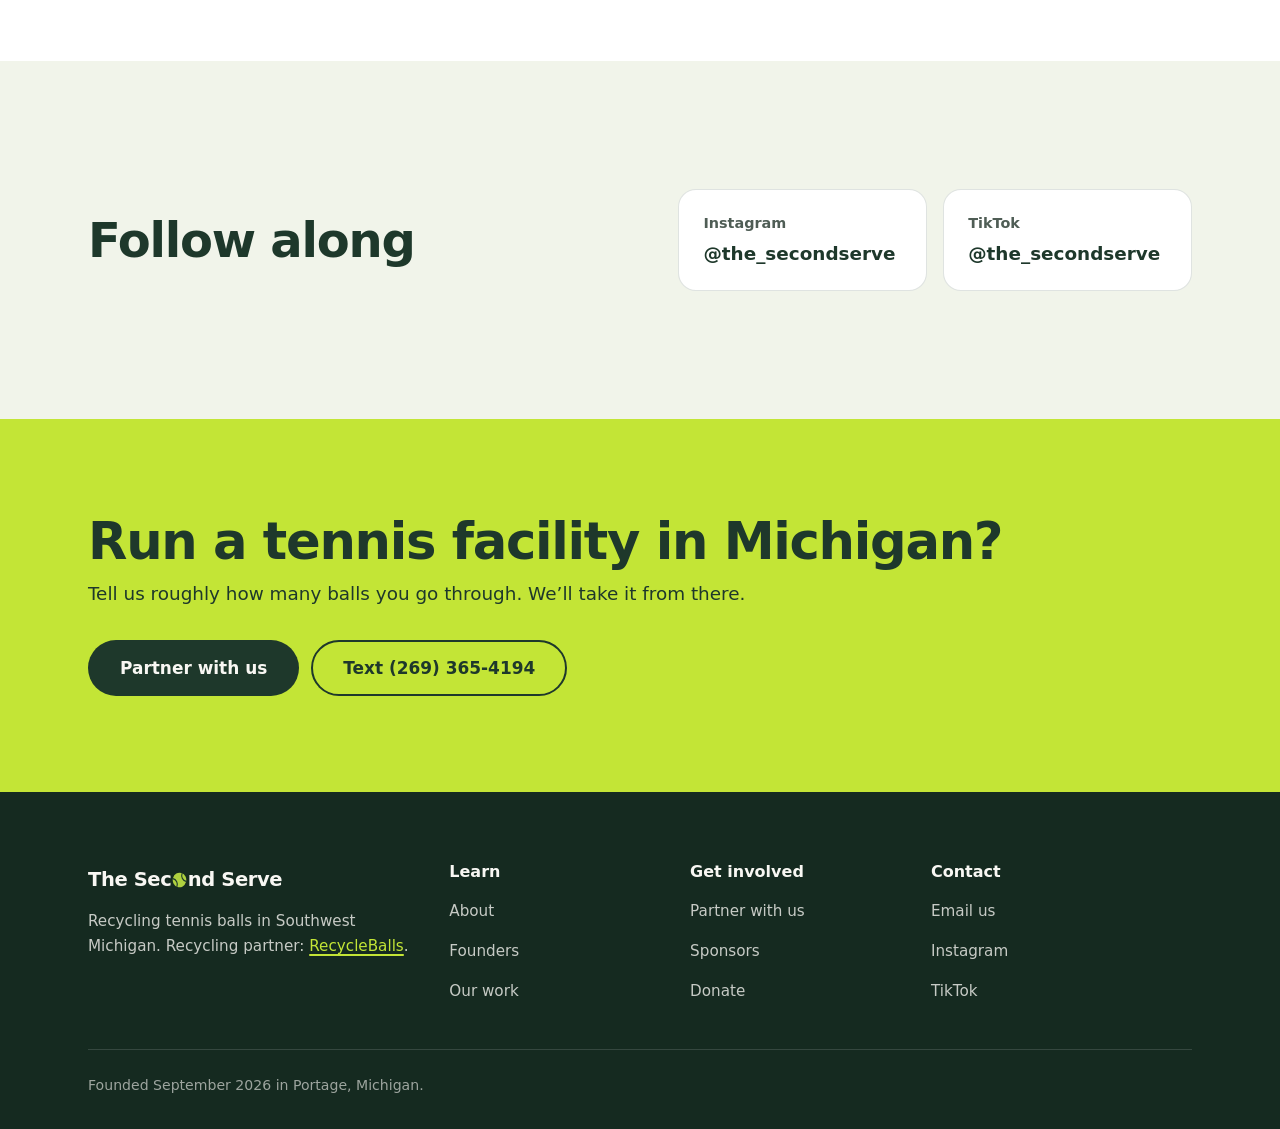
==== commit ea0e8b6b: "Redesign: new homepage and all 6 pages" ====
--- a/about.html
+++ b/about.html
@@ -3,94 +3,152 @@
 <head>
   <meta charset="UTF-8" />
   <meta name="viewport" content="width=device-width, initial-scale=1.0" />
-  <title>About The Second Serve | Mission</title>
-  <meta name="description" content="Learn about The Second Serve's mission to make tennis more sustainable in Southwest Michigan." />
-  <link rel="icon" type="image/png" href="assets/logo.png" />
-  <link rel="stylesheet" href="css/styles.css" />
+  <title>About | The Second Serve</title>
+  <meta name="description" content="Why The Second Serve exists and how we keep tennis balls out of landfills in Southwest Michigan." />
+  <meta name="theme-color" content="#1E382B" />
+  <meta name="referrer" content="strict-origin-when-cross-origin" />
+  <meta http-equiv="Content-Security-Policy" content="default-src 'self'; img-src 'self' data:; style-src 'self' 'unsafe-inline' https://fonts.googleapis.com; font-src https://fonts.gstatic.com; script-src 'self'; connect-src 'self'; base-uri 'self'; form-action 'self' https://hcb.hackclub.com" />
+  <link rel="icon" href="favicon.ico" sizes="any" />
+  <link rel="icon" type="image/svg+xml" href="assets/favicon.svg" />
+  <link rel="icon" type="image/png" sizes="32x32" href="assets/favicon-32.png" />
+  <link rel="apple-touch-icon" href="assets/apple-touch-icon.png" />
+  <link rel="preconnect" href="https://fonts.googleapis.com" />
+  <link rel="preconnect" href="https://fonts.gstatic.com" crossorigin />
+  <link rel="stylesheet" href="https://fonts.googleapis.com/css2?family=Plus+Jakarta+Sans:ital,wght@0,400..800;1,400..800&display=swap" />
+  <link rel="stylesheet" href="css/site.css" />
+  <script src="js/site.js" defer></script>
+  <noscript><style>.reveal-up{opacity:1!important;transform:none!important;filter:none!important}.mobile-menu{display:none!important}</style></noscript>
 </head>
 <body>
-  <header class="site-header">
-    <div class="container nav-bar">
-      <a href="index.html" class="wordmark">
-        <span class="wordmark-dot" aria-hidden="true"></span>
-        <span>The Second Serve</span>
+  <a class="skip-link" href="#main">Skip to content</a>
+
+  <header class="site-header" data-header>
+    <div class="wrap header-bar">
+      <a href="index.html" class="brand" aria-label="The Second Serve home">
+        <span class="brand-name">The Sec<img src="assets/ball.svg" alt="" class="brand-o" width="20" height="20" />nd Serve</span>
       </a>
-      <button class="nav-toggle" type="button" aria-expanded="false" aria-controls="primary-menu">Menu</button>
-      <nav aria-label="Primary Navigation">
-        <ul class="nav-links" id="primary-menu">
-          <li><a href="index.html">Home</a></li>
-          <li><a href="about.html" aria-current="page">About</a></li>
-          <li><a href="founders.html">Founders</a></li>
-          <li><a href="our-work.html">Our Work</a></li>
-          <li><a href="partner.html">Partner With Us</a></li>
-          <li><a href="sponsors.html">Sponsors</a></li>
-          <li><a href="donate.html" class="nav-donate">Donate</a></li>
-        </ul>
+      <nav class="nav" aria-label="Primary">
+        <a href="about.html" aria-current="page">About</a>
+        <a href="index.html#how">How it works</a>
+        <a href="our-work.html">Our work</a>
+        <a href="founders.html">Founders</a>
+        <a href="sponsors.html">Sponsors</a>
       </nav>
+      <div class="header-actions">
+        <a href="donate.html" class="btn btn-ghost btn-sm hide-sm">Donate</a>
+        <a href="partner.html" class="btn btn-ball btn-sm hide-sm">Partner with us</a>
+        <a href="donate.html" class="btn btn-ball btn-sm show-sm">Donate</a>
+        <button class="menu-btn" type="button" aria-expanded="false" aria-controls="mobile-menu" data-menu-btn>
+          <span class="menu-icon" aria-hidden="true"><span></span><span></span></span>
+          <span class="menu-label">Menu</span>
+        </button>
+      </div>
+    </div>
+    <div class="mobile-menu" id="mobile-menu" data-menu hidden>
+      <nav class="mobile-nav" aria-label="Mobile">
+        <a href="index.html">Home</a>
+        <a href="about.html" aria-current="page">About</a>
+        <a href="index.html#how">How it works</a>
+        <a href="our-work.html">Our work</a>
+        <a href="founders.html">Founders</a>
+        <a href="sponsors.html">Sponsors</a>
+      </nav>
+      <div class="mobile-cta">
+        <a href="partner.html" class="btn btn-ball btn-block">Partner with us</a>
+        <a href="donate.html" class="btn btn-ghost btn-block">Donate</a>
+      </div>
     </div>
   </header>
 
-  <main>
-    <section class="page-header">
-      <div class="container">
-        <h1>About The Second Serve</h1>
+  <main id="main">
+    <section class="page-hero court">
+      <div class="court-lines" aria-hidden="true">
+        <div class="court-landscape"><i class="h" style="--x:3;--y:24;--l:94;--dl:0s"></i><i class="v" style="--x:3;--y:24;--l:76;--dl:0.05s"></i><i class="v" style="--x:97;--y:24;--l:76;--dl:0.05s"></i><i class="h" style="--x:3;--y:42;--l:94;--dl:0.15s"></i><i class="v" style="--x:70;--y:42;--l:58;--dl:0.3s"></i><i class="h" style="--x:70;--y:71;--l:27;--dl:0.45s"></i></div>
+        <div class="court-portrait"><i class="h" style="--x:5;--y:22;--l:90;--dl:0s"></i><i class="v" style="--x:5;--y:22;--l:78;--dl:0.05s"></i><i class="v" style="--x:95;--y:22;--l:78;--dl:0.05s"></i><i class="v" style="--x:13;--y:22;--l:78;--dl:0.15s"></i><i class="v" style="--x:87;--y:22;--l:78;--dl:0.15s"></i></div>
+      </div>
+      <div class="wrap">
+        <div class="page-hero-copy">
+          <h1 class="page-title" data-split>About The Second Serve</h1>
+          <p class="page-lede reveal" style="--d: .45s">A student-run project making the sport we love more sustainable.</p>
+        </div>
       </div>
     </section>
 
-    <section class="section about-feature-section">
-      <div class="container about-feature">
-        <div class="about-copy">
-          <span class="eyebrow">Our Mission</span>
-          <h2>Our Mission</h2>
-          <p>The Second Serve exists to make the sport we love more sustainable. We saw hundreds of balls being littered and thrown away which influenced us to take action. In the coming years, we hope to expand to a larger portion of Michigan and make tennis environmentally friendly.</p>
-          <div class="social-links" aria-label="Social media">
-            <a href="https://www.tiktok.com/@the_secondserve" target="_blank" rel="noopener noreferrer"><span class="social-label">TikTok</span><span>@the_secondserve</span></a>
-            <a href="https://www.instagram.com/the_secondserve/" target="_blank" rel="noopener noreferrer"><span class="social-label">Instagram</span><span>@the_secondserve</span></a>
-          </div>
+    <section class="section">
+      <div class="wrap split">
+        <div class="split-copy">
+          <h2 class="reveal-up">Our mission</h2>
+          <p class="reveal-up" style="--d: .08s">Every time we played at a local park, we saw hundreds of dead balls littered outside the fences or thrown in the trash. A tennis ball can take over 400 years to break down in a landfill, so we decided to do something about it.</p>
+          <p class="reveal-up" style="--d: .12s">We collect used balls from tennis facilities for free and ship them to RecycleBalls, which turns them into playground surfaces, horse arena footing and new courts. We started in Southwest Michigan and plan to expand across the state.</p>
+          <a class="text-link reveal-up" style="--d: .16s" href="index.html#how">See how it works</a>
         </div>
-        <figure class="about-image">
-          <img src="assets/ARBalls.jpg" alt="Aayush and Ryan with collected tennis balls" />
-        </figure>
+        <figure class="split-photo reveal-clip"><img src="assets/hero-1400.jpg" srcset="assets/hero-800.jpg 800w, assets/hero-1400.jpg 1400w" sizes="(max-width: 860px) 92vw, 46vw" alt="Aayush and Ryan with two boxes of collected tennis balls" width="1400" height="1402" loading="lazy" data-parallax /></figure>
+      </div>
+    </section>
+
+    <!-- Numbers -->
+    <section class="section numbers" aria-label="Our numbers so far">
+      <div class="wrap stat-row">
+        <div class="stat reveal-up"><span class="stat-num" data-count="1150">1,150</span><span class="stat-label">balls collected</span></div>
+        <div class="stat reveal-up" style="--d: .08s"><span class="stat-num" data-count="1000">1,000</span><span class="stat-label">balls shipped to RecycleBalls</span></div>
+        <div class="stat reveal-up" style="--d: .16s"><span class="stat-num" data-count="3">3</span><span class="stat-label">partner facilities</span></div>
+        <div class="stat reveal-up" style="--d: .24s"><span class="stat-num" data-count="0" data-prefix="$">$0</span><span class="stat-label">cost to facilities</span></div>
+      </div>
+    </section>
+
+    <section class="section tint">
+      <div class="wrap split split-center">
+        <h2 class="reveal-up">Follow along</h2>
+        <div class="social-grid">
+          <a class="social reveal-up" href="https://www.instagram.com/the_secondserve/" target="_blank" rel="noopener noreferrer"><span class="social-label">Instagram</span><strong>@the_secondserve</strong></a>
+          <a class="social reveal-up" style="--d: .08s" href="https://www.tiktok.com/@the_secondserve" target="_blank" rel="noopener noreferrer"><span class="social-label">TikTok</span><strong>@the_secondserve</strong></a>
+        </div>
+      </div>
+    </section>
+
+    <!-- Closing CTA -->
+    <section class="cta-band">
+      <div class="wrap cta-grid">
+        <div>
+          <h2 class="reveal-up">Run a tennis facility in Michigan?</h2>
+          <p class="reveal-up" style="--d: .08s">Tell us roughly how many balls you go through. We’ll take it from there.</p>
+        </div>
+        <div class="cta-actions reveal-up" style="--d: .12s">
+          <a href="partner.html" class="btn btn-court btn-lg btn-fx" data-magnet><span class="btn-fill" aria-hidden="true"></span><span class="btn-text">Partner with us</span></a>
+          <a href="sms:+12693654194" class="btn btn-outline-court btn-lg">Text (269) 365-4194</a>
+        </div>
       </div>
     </section>
   </main>
 
-
   <footer class="site-footer">
-    <div class="container">
+    <div class="wrap">
       <div class="footer-grid">
-        <div>
-          <div class="footer-brand">The Second Serve</div>
-          <p class="footer-text">A 501(c)(3) fiscally sponsored project reducing tennis ball landfill waste in Southwest Michigan.</p>
-          <p class="footer-text">Recycling partner: <a href="https://www.recycleballs.org/" target="_blank" rel="noopener noreferrer">RecycleBalls</a></p>
+        <div class="footer-brand">
+          <a href="index.html" class="brand" aria-label="The Second Serve home"><span class="brand-name">The Sec<img src="assets/ball.svg" alt="" class="brand-o" width="20" height="20" />nd Serve</span></a>
+          <p>Recycling tennis balls in Southwest Michigan. Recycling partner: <a href="https://www.recycleballs.org/" target="_blank" rel="noopener noreferrer">RecycleBalls</a>.</p>
         </div>
-        <div>
-          <div class="footer-heading">Pages</div>
-          <ul class="footer-links">
-            <li><a href="index.html">Home</a></li>
-            <li><a href="about.html">About The Second Serve</a></li>
-            <li><a href="founders.html">The Founders</a></li>
-            <li><a href="our-work.html">Our Work</a></li>
-          </ul>
+        <div class="footer-col">
+          <h2>Learn</h2>
+          <a href="about.html">About</a>
+          <a href="founders.html">Founders</a>
+          <a href="our-work.html">Our work</a>
         </div>
-        <div>
-          <div class="footer-heading">Get Involved</div>
-          <ul class="footer-links">
-            <li><a href="partner.html">Partner With Us</a></li>
-            <li><a href="sponsors.html">Sponsors</a></li>
-            <li><a href="donate.html">Donate</a></li>
-            <li><a data-contact-email href="mailto:contact@thesecondserve.org">contact@thesecondserve.org</a></li>
-            <li data-contact-phone-row><a data-contact-phone href="#"></a></li>
-          </ul>
+        <div class="footer-col">
+          <h2>Get involved</h2>
+          <a href="partner.html">Partner with us</a>
+          <a href="sponsors.html">Sponsors</a>
+          <a href="donate.html">Donate</a>
+        </div>
+        <div class="footer-col">
+          <h2>Contact</h2>
+          <a href="mailto:thesecondservemichigan@gmail.com">Email us</a>
+          <a href="https://www.instagram.com/the_secondserve/" target="_blank" rel="noopener noreferrer">Instagram</a>
+          <a href="https://www.tiktok.com/@the_secondserve" target="_blank" rel="noopener noreferrer">TikTok</a>
         </div>
       </div>
-      <div class="footer-bottom">
-        <span>Founded September 2026 &bull; Southwest Michigan</span>
-        <span>thesecondserve.org</span>
-      </div>
+      <p class="footer-bottom">Founded September 2026 in Portage, Michigan.</p>
     </div>
   </footer>
-
-  <script src="js/main.js"></script>
 </body>
 </html>
--- a/css/site.css
+++ b/css/site.css
@@ -0,0 +1,478 @@
+/* ==========================================================================
+   THE SECOND SERVE — site styles
+   Colors come from the logo: court green, line cream, ball yellow-green.
+   ========================================================================== */
+
+:root {
+  --court: #1E382B;
+  --court-deep: #152A20;
+  --court-lift: #26473A;
+  --ball: #C3E536;
+  --ball-deep: #AACB1F;
+  --line: #F8F7F3;
+  --paper: #FFFFFF;
+  --tint: #F1F4EA;
+  --ink: #17231E;
+  --muted: #4F5D55;
+
+  --font: "Plus Jakarta Sans", system-ui, -apple-system, "Segoe UI", sans-serif;
+  --ease: cubic-bezier(.22, .8, .2, 1);
+  --ease-in-out: cubic-bezier(.65, 0, .35, 1);
+  --wrap: 1200px;
+  --gutter: clamp(20px, 4vw, 48px);
+  --header-h: 72px;
+  --radius: 18px;
+}
+
+/* ---------- Base ---------- */
+*, *::before, *::after { box-sizing: border-box; }
+html { -webkit-text-size-adjust: 100%; scroll-behavior: smooth; scroll-padding-top: calc(var(--header-h) + 16px); }
+body {
+  margin: 0;
+  font-family: var(--font);
+  font-size: 17px;
+  line-height: 1.6;
+  color: var(--ink);
+  background: var(--paper);
+  -webkit-font-smoothing: antialiased;
+  text-rendering: optimizeLegibility;
+}
+img { display: block; max-width: 100%; height: auto; }
+a { color: var(--court); text-underline-offset: 3px; text-decoration-thickness: 1.5px; }
+h1, h2, h3 { margin: 0; color: var(--court); line-height: 1.05; }
+h2 { font-size: clamp(2rem, 4.2vw, 3rem); font-weight: 800; letter-spacing: -0.025em; }
+h3 { font-size: 1.4rem; font-weight: 800; line-height: 1.2; }
+p { margin: 0; }
+:focus-visible { outline: 3px solid var(--ball); outline-offset: 3px; border-radius: 4px; }
+
+.wrap { width: 100%; max-width: var(--wrap); margin: 0 auto; padding-inline: var(--gutter); }
+.section { padding-block: clamp(72px, 10vw, 128px); }
+.tint { background: var(--tint); }
+.nowrap { white-space: nowrap; }
+.skip-link { position: absolute; left: 12px; top: -60px; z-index: 300; padding: 10px 16px; border-radius: 999px; background: var(--ball); color: var(--court); font-weight: 700; }
+.skip-link:focus { top: 12px; }
+
+/* ---------- Buttons ---------- */
+.btn {
+  display: inline-flex; align-items: center; justify-content: center; gap: 8px;
+  min-height: 48px; padding: 0 24px;
+  border-radius: 999px; border: 2px solid transparent;
+  font: 700 1rem/1 var(--font); text-decoration: none; white-space: nowrap;
+  cursor: pointer;
+  transition: transform .35s var(--ease), background-color .25s ease, color .25s ease, border-color .25s ease, box-shadow .35s var(--ease);
+}
+.btn:hover { transform: translateY(-2px); }
+.btn:active { transform: translateY(0) scale(.97); transition-duration: .1s; }
+.btn-fx { position: relative; overflow: hidden; isolation: isolate; }
+.btn-fx .btn-text { position: relative; z-index: 1; transition: color .35s ease; }
+.btn-fill { position: absolute; left: var(--fx, 50%); top: var(--fy, 50%); width: 0; height: 0; border-radius: 50%; transform: translate(-50%, -50%); transition: width .55s var(--ease), height .55s var(--ease); z-index: 0; pointer-events: none; }
+.btn-ball .btn-fill { background: var(--court-deep); }
+.btn-court .btn-fill { background: var(--ball); }
+.btn-fx:hover .btn-fill { width: 300%; height: 600%; }
+.btn-ball.btn-fx:hover { background: var(--ball); box-shadow: inset 0 0 0 2px var(--ball); }
+.btn-ball.btn-fx:hover .btn-text { color: var(--ball); }
+.btn-court.btn-fx:hover .btn-text { color: var(--court); }
+.btn-fx:hover { transform: none; }
+.btn-sm { min-height: 42px; padding: 0 18px; font-size: .95rem; }
+.btn-lg { min-height: 56px; padding: 0 30px; font-size: 1.06rem; }
+.btn-block { width: 100%; }
+.btn-ball { background: var(--ball); color: var(--court); }
+.btn-ball:hover { background: #D2F04A; color: var(--court); box-shadow: 0 10px 30px -10px rgba(195, 229, 54, .65); }
+.btn-ghost { border-color: rgba(248, 247, 243, .55); color: var(--line); }
+.btn-ghost:hover { border-color: var(--line); background: rgba(248, 247, 243, .08); color: var(--line); }
+.btn-court { background: var(--court); color: var(--line); }
+.btn-court:hover { background: var(--court-deep); color: var(--line); box-shadow: 0 12px 30px -12px rgba(21, 42, 32, .7); }
+.btn-outline-court { border-color: var(--court); color: var(--court); }
+.btn-outline-court:hover { background: rgba(30, 56, 43, .08); color: var(--court); }
+
+.text-link, .path-link {
+  display: inline-block; font-weight: 700; color: var(--court); text-decoration: none;
+  background: linear-gradient(currentColor, currentColor) 0 100% / 100% 2px no-repeat;
+  padding-bottom: 2px;
+  transition: background-size .45s var(--ease);
+}
+.text-link:hover, a:hover .path-link { background-size: 0% 2px; background-position: 100% 100%; }
+
+/* ---------- Header ---------- */
+.site-header {
+  position: fixed; inset: 0 0 auto 0; z-index: 100;
+  color: var(--line);
+  view-transition-name: site-header;
+}
+.site-header::before {
+  content: ""; position: absolute; inset: 0 0 auto 0; height: var(--header-h); z-index: 0;
+  background: rgba(30, 56, 43, .82);
+  -webkit-backdrop-filter: blur(16px) saturate(1.3);
+  backdrop-filter: blur(16px) saturate(1.3);
+  box-shadow: 0 1px 0 rgba(248, 247, 243, .1);
+  opacity: 0; transition: opacity .4s ease;
+}
+.site-header.is-scrolled::before, body:not(.is-home) .site-header::before, .menu-open .site-header::before { opacity: 1; }
+.header-bar { position: relative; z-index: 2; height: var(--header-h); display: flex; align-items: center; justify-content: space-between; gap: 20px; }
+.brand { display: inline-flex; align-items: center; gap: 10px; color: var(--line); text-decoration: none; }
+.brand-o { display: inline-block; width: .8em; height: .8em; margin: 0 .02em; vertical-align: -.07em; transition: transform .9s var(--ease); }
+.brand:hover .brand-o { transform: rotate(360deg); }
+.brand-name { white-space: nowrap; font-weight: 800; font-size: 1.22rem; letter-spacing: -0.02em; }
+.nav { display: flex; gap: 28px; }
+.nav a { position: relative; color: var(--line); text-decoration: none; font-size: .95rem; font-weight: 500; padding: 6px 0; }
+.nav a::after { content: ""; position: absolute; left: 0; right: 0; bottom: 0; height: 2px; background: var(--ball); transform: scaleX(0); transform-origin: right; transition: transform .45s var(--ease); }
+.nav a:hover::after, .nav a[aria-current="page"]::after { transform: scaleX(1); transform-origin: left; }
+.header-actions { display: flex; align-items: center; gap: 10px; }
+.show-sm { display: none; }
+
+.menu-btn {
+  display: none; align-items: center; gap: 10px;
+  min-height: 44px; padding: 0 16px;
+  border: 2px solid rgba(248, 247, 243, .5); border-radius: 999px; background: transparent;
+  color: var(--line); font: 700 .95rem/1 var(--font); cursor: pointer;
+}
+.menu-icon { position: relative; width: 18px; height: 12px; }
+.menu-icon span { position: absolute; left: 0; right: 0; height: 2px; border-radius: 2px; background: currentColor; transition: transform .45s var(--ease), top .45s var(--ease); }
+.menu-icon span:first-child { top: 1px; }
+.menu-icon span:last-child { top: 9px; }
+.menu-open .menu-icon span:first-child { top: 5px; transform: rotate(45deg); }
+.menu-open .menu-icon span:last-child { top: 5px; transform: rotate(-45deg); }
+
+.mobile-menu {
+  position: fixed; z-index: 1;
+  top: calc(var(--header-h) + 8px); left: 10px; right: 10px;
+  max-height: calc(100dvh - var(--header-h) - 20px);
+  overflow-y: auto; overscroll-behavior: contain;
+  padding: 8px 20px 20px;
+  border-radius: 22px;
+  background: var(--court);
+  border: 1px solid rgba(248, 247, 243, .14);
+  box-shadow: 0 24px 60px -20px rgba(8, 20, 14, .6);
+  clip-path: inset(0 0 100% 0 round 22px);
+  visibility: hidden;
+  transition: clip-path .55s var(--ease-in-out), visibility 0s linear .55s;
+}
+.mobile-menu[hidden] { display: none; }
+.menu-open .mobile-menu { clip-path: inset(0 0 0 0 round 22px); visibility: visible; transition: clip-path .55s var(--ease-in-out), visibility 0s; }
+.mobile-nav { display: flex; flex-direction: column; }
+.mobile-nav a {
+  display: flex; align-items: center; min-height: 54px;
+  border-bottom: 1px solid rgba(248, 247, 243, .14);
+  color: var(--line); text-decoration: none;
+  font-size: 1.3rem; font-weight: 700; letter-spacing: -0.015em;
+  opacity: 0; transform: translateY(10px);
+  transition: opacity .35s ease, transform .5s var(--ease), color .2s ease;
+}
+.mobile-nav a[aria-current="page"], .mobile-nav a:hover { color: var(--ball); }
+.menu-open .mobile-nav a { opacity: 1; transform: none; }
+.menu-open .mobile-nav a:nth-child(1) { transition-delay: .08s; }
+.menu-open .mobile-nav a:nth-child(2) { transition-delay: .11s; }
+.menu-open .mobile-nav a:nth-child(3) { transition-delay: .14s; }
+.menu-open .mobile-nav a:nth-child(4) { transition-delay: .17s; }
+.menu-open .mobile-nav a:nth-child(5) { transition-delay: .2s; }
+.menu-open .mobile-nav a:nth-child(6) { transition-delay: .23s; }
+.mobile-cta { display: grid; gap: 10px; margin-top: 18px; opacity: 0; transition: opacity .4s ease .2s; }
+.menu-open .mobile-cta { opacity: 1; }
+
+/* ---------- Hero: the court ---------- */
+.court { position: relative; overflow: hidden; background: var(--court); color: var(--line); isolation: isolate; }
+.hero {
+  min-height: min(100svh, 980px);
+  display: flex; align-items: center;
+  padding: calc(var(--header-h) + 48px) 0 88px;
+  background:
+    radial-gradient(120% 90% at 50% 40%, transparent 55%, rgba(10, 24, 17, .45) 100%),
+    var(--court);
+}
+@keyframes grow { to { transform: none; } }
+@keyframes fade { to { opacity: 1; } }
+
+.serve { position: absolute; left: 0; top: 0; z-index: 0; pointer-events: none; opacity: 0; }
+.serve-y { will-change: transform; }
+.serve-ball { width: clamp(26px, 2.6vw, 38px); height: auto; filter: drop-shadow(0 10px 8px rgba(0, 0, 0, .28)); }
+
+.court-lines { position: absolute; inset: 0; z-index: -1; pointer-events: none; }
+.court-landscape, .court-portrait { position: absolute; inset: 0; }
+.court-lines i { position: absolute; left: calc(var(--x) * 1%); top: calc(var(--y) * 1%); background: rgba(248, 247, 243, .22); }
+.court-lines .h { width: calc(var(--l) * 1%); height: 2px; transform: scaleX(0); transform-origin: left; animation: grow 1.3s var(--ease-in-out) forwards; animation-delay: var(--dl, 0s); }
+.court-lines .v { height: calc(var(--l) * 1%); width: 2px; transform: scaleY(0); transform-origin: top; animation: grow 1.3s var(--ease-in-out) forwards; animation-delay: var(--dl, 0s); }
+.court-lines .net { transform: none; background: repeating-linear-gradient(var(--dir, 180deg), rgba(248, 247, 243, .4) 0 6px, transparent 6px 14px); opacity: 0; animation: fade 1s ease .6s forwards; }
+.court-lines .net.h { --dir: 90deg; }
+.court-portrait { display: none; }
+.hero-grid { display: grid; grid-template-columns: 1.1fr .9fr; align-items: center; gap: clamp(32px, 5vw, 72px); position: relative; z-index: 1; }
+.hero-title {
+  color: var(--line);
+  font-size: clamp(2.7rem, 6.4vw, 5.4rem);
+  font-weight: 800;
+  line-height: 1.04; letter-spacing: -0.028em;
+  margin-bottom: 26px;
+  text-wrap: balance;
+}
+.hero-title .w { display: inline-block; opacity: 0; filter: blur(12px); transform: translateY(.3em); animation: wordIn 1s var(--ease) forwards; animation-delay: calc(var(--i) * 70ms + .2s); }
+@keyframes wordIn { to { opacity: 1; filter: blur(0); transform: none; } }
+.hero-lede { max-width: 33em; font-size: clamp(1.05rem, 1.4vw, 1.2rem); color: rgba(248, 247, 243, .86); margin-bottom: 32px; }
+.hero-lede a { color: var(--ball); }
+.hero-actions { display: flex; flex-wrap: wrap; gap: 12px; margin-bottom: 24px; }
+.hero-note { font-size: .9rem; color: rgba(248, 247, 243, .68); }
+.hero-photo {
+  margin: 0; padding: 12px;
+  border: 2px solid rgba(248, 247, 243, .5); border-radius: 6px;
+  transform-style: preserve-3d;
+  transition: transform .6s var(--ease);
+}
+.hero-photo img { width: 100%; aspect-ratio: 1 / 1; max-height: 560px; object-fit: cover; object-position: center 60%; border-radius: 3px; }
+
+.reveal { opacity: 0; filter: blur(8px); transform: translateY(16px); animation: wordIn 1.1s var(--ease) forwards; animation-delay: var(--d, 0s); }
+
+/* ---------- Ticker ---------- */
+.ticker { background: var(--ball); color: var(--court); overflow: hidden; }
+.ticker-track { display: flex; width: max-content; animation: marquee 32s linear infinite; }
+.ticker:hover .ticker-track { animation-play-state: paused; }
+.ticker-list { display: flex; flex-shrink: 0; margin: 0; padding: 0; list-style: none; }
+.ticker-list li { display: flex; align-items: center; gap: 22px; padding: 16px 22px; font-weight: 700; font-size: 1.05rem; white-space: nowrap; }
+.ticker-list li::after { content: ""; width: 16px; height: 16px; border-radius: 50%; background: var(--court); opacity: .85; }
+@keyframes marquee { to { transform: translateX(-50%); } }
+
+/* ---------- Scroll reveals ---------- */
+.reveal-up { opacity: 0; transform: translateY(28px); filter: blur(6px); transition: opacity .9s var(--ease), transform 1s var(--ease), filter .9s var(--ease); transition-delay: var(--d, 0s); }
+.reveal-up.is-in { opacity: 1; transform: none; filter: none; }
+
+/* ---------- Numbers ---------- */
+.numbers { padding-block: clamp(56px, 8vw, 96px); }
+.stat-row { display: grid; grid-template-columns: repeat(4, minmax(0, 1fr)); gap: 32px; }
+.stat { border-top: 2px solid var(--court); padding-top: 18px; }
+.stat-num { display: block; font-size: clamp(2.4rem, 4.6vw, 3.6rem); font-weight: 800; line-height: 1; color: var(--court); font-variant-numeric: tabular-nums; letter-spacing: -0.02em; }
+.stat-label { display: block; margin-top: 10px; color: var(--muted); }
+
+/* ---------- Photo story ---------- */
+.story { padding-top: 0; }
+.story-head { display: flex; flex-wrap: wrap; align-items: end; justify-content: space-between; gap: 16px 48px; margin-bottom: 40px; }
+.story-head p { max-width: 30em; color: var(--muted); }
+.photo-marquee { overflow: hidden; -webkit-mask-image: linear-gradient(90deg, transparent, #000 6%, #000 94%, transparent); mask-image: linear-gradient(90deg, transparent, #000 6%, #000 94%, transparent); }
+.photo-track { display: flex; gap: 18px; width: max-content; animation: marquee 70s linear infinite; }
+.photo-marquee:hover .photo-track { animation-play-state: paused; }
+.ph { --h: clamp(220px, 30vw, 380px); flex-shrink: 0; margin: 0; height: var(--h); aspect-ratio: 4 / 3; border-radius: var(--radius); overflow: hidden; background: var(--tint); }
+.ph-tall { aspect-ratio: 3 / 4; }
+.ph-square { aspect-ratio: 1 / 1; }
+.ph img { width: 100%; height: 100%; object-fit: cover; transition: transform 1.2s var(--ease); }
+.ph:hover img { transform: scale(1.05); }
+.bento { display: grid; grid-template-columns: repeat(12, minmax(0, 1fr)); grid-auto-rows: clamp(110px, 13vw, 180px); gap: clamp(10px, 1.4vw, 18px); }
+.tile { margin: 0; overflow: hidden; border-radius: var(--radius); background: var(--tint); }
+.tile img { width: 100%; height: calc(100% + 60px); margin-top: -30px; object-fit: cover; translate: 0 var(--py, 0px); scale: var(--sc, 1.12); transition: scale 1.4s var(--ease), translate .25s linear; will-change: translate; }
+.tile.is-in img { --sc: 1; }
+.t-a { grid-column: 1 / span 4; grid-row: 1 / span 4; }
+.t-b { grid-column: 5 / span 5; grid-row: 1 / span 2; }
+.t-c { grid-column: 10 / span 3; grid-row: 1 / span 2; }
+.t-d { grid-column: 5 / span 4; grid-row: 3 / span 2; }
+.t-e { grid-column: 9 / span 4; grid-row: 3 / span 2; }
+.reveal-clip { clip-path: inset(100% 0 0 0 round var(--radius)); transition: clip-path 1.15s var(--ease-in-out); transition-delay: var(--d, 0s); }
+.reveal-clip.is-in { clip-path: inset(0 0 0 0 round var(--radius)); }
+
+/* ---------- Paths ---------- */
+.path-grid { display: grid; grid-template-columns: repeat(3, minmax(0, 1fr)); gap: clamp(24px, 3vw, 40px); margin-top: 44px; }
+.path { position: relative; display: block; padding-top: 24px; color: var(--ink); text-decoration: none; }
+.path::before { content: ""; position: absolute; left: 0; right: 0; top: 0; height: 2px; background: var(--court); }
+.path::after { content: ""; position: absolute; left: 0; top: -2px; width: 100%; height: 6px; border-radius: 6px; background: var(--ball); transform: scaleX(0); transform-origin: left; transition: transform .6s var(--ease); }
+.path:hover::after { transform: scaleX(1); }
+.path h3 { margin-bottom: 10px; }
+.path p { margin-bottom: 18px; max-width: 30em; }
+
+/* ---------- Problem ---------- */
+.problem-grid { display: grid; grid-template-columns: 1.3fr .9fr; gap: clamp(32px, 6vw, 80px); align-items: end; }
+.big-stat { font-size: clamp(3.4rem, 8.6vw, 7.6rem); white-space: nowrap; font-weight: 800; line-height: .9; letter-spacing: -0.035em; color: var(--court); margin-bottom: 22px; font-variant-numeric: tabular-nums; }
+.problem h2 { font-size: clamp(1.5rem, 2.6vw, 2.1rem); font-weight: 800; line-height: 1.2; color: var(--ink); max-width: 18em; margin-bottom: 14px; }
+.source { font-size: .88rem; color: var(--muted); }
+.problem-copy { display: grid; gap: 18px; font-size: 1.1rem; max-width: 30em; }
+
+/* ---------- How it works ---------- */
+.court-dark { background: var(--court); color: var(--line); position: relative; overflow: clip; }
+.court-dark::before { content: ""; position: absolute; inset: 40px 3%; border: 2px solid rgba(248, 247, 243, .08); pointer-events: none; }
+.how h2 { color: var(--line); margin-bottom: 48px; }
+.how-grid { display: grid; grid-template-columns: 1fr 1fr; gap: clamp(32px, 6vw, 88px); align-items: start; }
+.how-media { position: sticky; top: calc(var(--header-h) + 32px); }
+.how-frame { position: relative; aspect-ratio: 4 / 5; max-height: 72vh; border-radius: var(--radius); overflow: hidden; background: var(--court-lift); }
+.how-frame > * { position: absolute; inset: 0; width: 100%; height: 100%; object-fit: cover; opacity: 0; transform: scale(1.04); transition: opacity .7s var(--ease-in-out), transform 1s var(--ease-in-out); }
+.how-frame > .is-active { opacity: 1; transform: none; }
+.how-graphic { display: flex; flex-direction: column; align-items: center; justify-content: center; gap: 28px; padding: 32px; text-align: center; background: radial-gradient(circle at 50% 42%, #2E5544, var(--court-lift) 60%); }
+.how-graphic-ball { width: 42%; animation: float 5s ease-in-out infinite; }
+.how-graphic span { max-width: 14em; font-size: 1.35rem; font-weight: 800; line-height: 1.2; color: var(--line); }
+@keyframes float { 50% { transform: translateY(-14px) rotate(14deg); } }
+
+.steps-wrap { position: relative; padding-left: 44px; }
+.steps-rail { position: absolute; left: 10px; top: 8px; bottom: 8px; width: 2px; background: rgba(248, 247, 243, .18); border-radius: 2px; }
+.steps-fill { position: absolute; inset: 0; background: var(--ball); transform-origin: top; transform: scaleY(var(--p, 0)); border-radius: 2px; }
+.steps { list-style: none; margin: 0; padding: 0; }
+.step { position: relative; min-height: 58vh; display: flex; flex-direction: column; justify-content: center; padding-block: 24px; opacity: .35; transition: opacity .6s var(--ease-in-out); }
+.step:first-child { min-height: 46vh; justify-content: flex-start; padding-top: 0; }
+.step.is-active { opacity: 1; }
+.step::before { content: ""; position: absolute; left: -44px; top: 50%; width: 22px; height: 22px; margin-top: -11px; border-radius: 50%; background: var(--court); border: 2px solid rgba(248, 247, 243, .4); transition: background-color .4s ease, border-color .4s ease, transform .5s var(--ease); }
+.step:first-child::before { top: 14px; margin-top: 0; }
+.step.is-active::before { background: var(--ball); border-color: var(--ball); transform: scale(1.15); }
+.step-num { font-size: .9rem; font-weight: 700; color: var(--ball); margin-bottom: 6px; }
+.step h3 { color: var(--line); font-size: clamp(1.8rem, 3vw, 2.4rem); font-weight: 800; margin-bottom: 12px; }
+.step p { max-width: 26em; color: rgba(248, 247, 243, .86); font-size: 1.08rem; }
+.step-photo { display: none; }
+
+/* ---------- Where ---------- */
+.where-grid { display: grid; grid-template-columns: .8fr 1.2fr; gap: 48px; align-items: start; }
+.where-list { list-style: none; margin: 0; padding: 0; }
+.where-list li { display: flex; align-items: center; gap: 18px; padding: 22px 0; border-top: 2px solid var(--court); }
+.where-list li:last-child { border-bottom: 2px solid var(--court); }
+.where-list img { flex-shrink: 0; transition: transform .8s var(--ease); }
+.where-list li:hover img { transform: translateX(6px) rotate(180deg); }
+.where-list strong { display: block; font-size: clamp(1.25rem, 2.2vw, 1.6rem); font-weight: 800; color: var(--court); line-height: 1.2; }
+.where-list span { color: var(--muted); }
+
+/* ---------- Founders ---------- */
+.founders-grid { display: grid; grid-template-columns: .9fr 1.1fr; gap: clamp(32px, 6vw, 80px); align-items: center; }
+.founders-copy p { margin: 16px 0 22px; max-width: 30em; }
+.founder-cards { display: grid; grid-template-columns: 1fr 1fr; gap: 20px; }
+.founder { margin: 0; transition: transform .6s var(--ease); }
+.founder-photo { width: 100%; aspect-ratio: 4 / 5; object-fit: cover; object-position: center 25%; border-radius: var(--radius); }
+.founder-initials { display: grid; place-items: center; background: var(--court); color: var(--ball); font-size: clamp(2.6rem, 5vw, 4rem); font-weight: 800; }
+.founder figcaption { margin-top: 14px; }
+.founder strong { display: block; color: var(--court); font-size: 1.1rem; }
+.founder span { color: var(--muted); font-size: .95rem; }
+
+/* ---------- FAQ ---------- */
+.faq-grid { display: block; }
+.faq-list { max-width: 860px; }
+.faq h2 { margin-bottom: 28px; }
+.faq-list details { border-top: 1.5px solid rgba(30, 56, 43, .25); }
+.faq-list details:last-child { border-bottom: 1.5px solid rgba(30, 56, 43, .25); }
+.faq-list summary { position: relative; display: block; list-style: none; cursor: pointer; padding: 20px 56px 20px 0; font-size: 1.15rem; line-height: 1.4; font-weight: 700; color: var(--court); }
+.faq-list summary::-webkit-details-marker { display: none; }
+.faq-list summary::before, .faq-list summary::after { content: ""; position: absolute; right: 12px; top: 50%; width: 16px; height: 2px; margin-top: -1px; border-radius: 2px; background: var(--court); transition: transform .45s var(--ease); }
+.faq-list summary::after { transform: rotate(90deg); }
+.faq-list details[open] summary::after { transform: rotate(0deg); }
+.faq-body { overflow: hidden; }
+.faq-body p { margin: -4px 0 0; padding: 0 56px 22px 0; max-width: 40em; color: var(--muted); }
+
+/* ---------- CTA band ---------- */
+.cta-band { background: var(--ball); padding-block: clamp(64px, 8vw, 96px); }
+.cta-grid { display: flex; flex-wrap: wrap; align-items: center; justify-content: space-between; gap: 32px; }
+.cta-band h2 { font-size: clamp(2rem, 4.4vw, 3.2rem); margin-bottom: 10px; }
+.cta-band p { font-size: 1.15rem; color: var(--court); }
+.cta-actions { display: flex; flex-wrap: wrap; gap: 12px; }
+
+/* ---------- Footer ---------- */
+.site-footer { background: var(--court-deep); color: rgba(248, 247, 243, .78); font-size: .95rem; padding: 72px 0 32px; }
+.footer-grid { display: grid; grid-template-columns: 1.6fr 1fr 1fr 1.3fr; gap: 40px; padding-bottom: 40px; border-bottom: 1px solid rgba(248, 247, 243, .14); }
+.footer-brand p { margin-top: 14px; max-width: 24em; }
+.footer-brand p a { color: var(--ball); }
+.footer-col { display: flex; flex-direction: column; gap: 4px; }
+.footer-col h2 { font-size: 1rem; font-weight: 700; letter-spacing: 0; color: var(--line); margin-bottom: 8px; }
+.footer-col a { display: inline-flex; align-items: center; min-height: 36px; color: rgba(248, 247, 243, .78); text-decoration: none; overflow-wrap: anywhere; transition: color .2s ease; }
+.footer-col a:hover { color: var(--ball); }
+.footer-bottom { margin-top: 24px; font-size: .88rem; color: rgba(248, 247, 243, .6); }
+
+/* ---------- Inner pages ---------- */
+.page-hero { padding: calc(var(--header-h) + clamp(56px, 8vw, 96px)) 0 clamp(56px, 7vw, 88px); }
+.page-hero-copy { position: relative; z-index: 2; max-width: 780px; }
+.page-title { color: var(--line); font-size: clamp(2.6rem, 6vw, 4.6rem); font-weight: 800; line-height: 1.04; letter-spacing: -0.028em; margin-bottom: 18px; text-wrap: balance; }
+.page-lede { font-size: clamp(1.05rem, 1.5vw, 1.25rem); color: rgba(248, 247, 243, .86); max-width: 36em; }
+
+.split { display: grid; grid-template-columns: 1fr 1fr; gap: clamp(32px, 6vw, 80px); align-items: center; }
+.split-center { align-items: center; }
+.split-copy { display: grid; gap: 18px; justify-items: start; }
+.split-copy p { max-width: 32em; }
+.split-photo { margin: 0; overflow: hidden; border-radius: var(--radius); aspect-ratio: 4 / 5; max-height: 640px; }
+.split-photo img { width: 100%; height: calc(100% + 60px); margin-top: -30px; object-fit: cover; translate: 0 var(--py, 0px); scale: var(--sc, 1.1); transition: scale 1.4s var(--ease), translate .25s linear; }
+.split-photo.is-in img { --sc: 1; }
+
+.social-grid { display: grid; grid-template-columns: 1fr 1fr; gap: 16px; }
+.social { display: grid; gap: 4px; padding: 22px 24px; border-radius: var(--radius); background: var(--paper); color: var(--court); text-decoration: none; border: 1.5px solid rgba(30, 56, 43, .14); transition: border-color .3s ease, transform .5s var(--ease); }
+.social:hover { border-color: var(--court); transform: translateY(-3px); }
+.social-label, .contact-label, .founder-role { font-size: .9rem; font-weight: 600; color: var(--muted); }
+.social strong { font-size: 1.15rem; }
+
+.founder-big-grid { display: grid; grid-template-columns: 1fr 1fr; gap: clamp(20px, 3vw, 40px); }
+.founder-big { border-radius: 22px; overflow: hidden; background: var(--tint); transition: transform .6s var(--ease); }
+.founder-big-photo { width: 100%; aspect-ratio: 4 / 4.2; object-fit: cover; object-position: center 22%; }
+.founder-big .founder-initials { font-size: clamp(4rem, 8vw, 6rem); }
+.founder-big-copy { padding: 26px 28px 30px; display: grid; gap: 8px; }
+.founder-big-copy h2 { font-size: clamp(1.6rem, 2.6vw, 2.1rem); }
+.founder-big-copy p { max-width: 32em; }
+
+.record-list { margin: 0; display: grid; border-top: 1.5px solid var(--court); }
+.record-list div { display: flex; justify-content: space-between; gap: 24px; padding: 18px 0; border-bottom: 1.5px solid rgba(30, 56, 43, .2); }
+.record-list dt { color: var(--muted); }
+.record-list dd { margin: 0; font-weight: 700; color: var(--court); text-align: right; }
+
+.contact-grid { display: grid; grid-template-columns: 1fr 1.4fr 1fr; gap: 16px; }
+.contact-card { display: grid; gap: 6px; align-content: start; padding: 26px; border-radius: var(--radius); background: var(--tint); color: var(--court); text-decoration: none; border: 1.5px solid transparent; transition: border-color .3s ease, transform .5s var(--ease); }
+a.contact-card:hover { border-color: var(--court); transform: translateY(-3px); }
+.contact-card strong { font-size: 1.12rem; overflow-wrap: break-word; }
+
+.mini-steps { list-style: none; margin: 0; padding: 0; display: grid; grid-template-columns: repeat(3, minmax(0, 1fr)); gap: clamp(24px, 3vw, 40px); }
+.mini-steps li { border-top: 2px solid var(--ball); padding-top: 20px; }
+.mini-steps h3 { color: var(--line); font-size: 1.5rem; margin: 6px 0 10px; }
+.mini-steps p { color: rgba(248, 247, 243, .86); }
+.mini-steps .step-num { display: block; }
+
+.check-list { list-style: none; margin: 6px 0 0; padding: 0; width: 100%; }
+.check-list li { display: flex; align-items: center; gap: 14px; padding: 16px 0; border-top: 1.5px solid rgba(30, 56, 43, .2); font-weight: 600; font-size: 1.08rem; }
+.check-list li:last-child { border-bottom: 1.5px solid rgba(30, 56, 43, .2); }
+.sponsor-empty, .donate-panel { display: grid; gap: 16px; justify-items: start; padding: clamp(28px, 4vw, 44px); border-radius: 24px; background: var(--tint); }
+.sponsor-empty { border: 2px dashed rgba(30, 56, 43, .35); background: transparent; }
+.sponsor-empty h3, .donate-panel h2 { font-size: clamp(1.6rem, 3vw, 2.2rem); }
+.donate-note { font-size: .92rem; color: var(--muted); padding-top: 14px; border-top: 1.5px solid rgba(30, 56, 43, .15); }
+
+/* ---------- Page transitions ---------- */
+@view-transition { navigation: auto; }
+::view-transition-old(root) { animation: vt-out .35s var(--ease) both; }
+::view-transition-new(root) { animation: vt-in .55s var(--ease) both; }
+@keyframes vt-out { to { opacity: 0; transform: translateY(-12px); filter: blur(6px); } }
+@keyframes vt-in { from { opacity: 0; transform: translateY(16px); filter: blur(6px); } }
+
+/* ---------- Responsive ---------- */
+@media (max-width: 1080px) {
+  .nav { display: none; }
+  .menu-btn { display: inline-flex; }
+}
+@media (max-width: 860px) {
+  .hero { min-height: 0; padding: calc(var(--header-h) + 40px) 0 56px; }
+  .problem-grid, .how-grid, .where-grid, .founders-grid { grid-template-columns: 1fr; }
+  .hero-grid { grid-template-columns: 1fr; }
+  .hero-photo { max-width: 520px; }
+  .stat-row { grid-template-columns: repeat(2, minmax(0, 1fr)); gap: 32px 20px; }
+  .path-grid { grid-template-columns: 1fr; }
+  .how-media { display: none; }
+  .step, .step:first-child { min-height: 0; opacity: 1; padding-block: 0 48px; justify-content: flex-start; }
+  .step:last-child { padding-bottom: 0; }
+  .step::before, .step:first-child::before { top: 4px; margin-top: 0; }
+  .step-photo { display: block; width: 100%; aspect-ratio: 4 / 3; object-fit: cover; border-radius: 14px; margin-top: 20px; }
+  .footer-grid { grid-template-columns: 1fr 1fr; }
+  .split, .founder-big-grid, .contact-grid, .mini-steps { grid-template-columns: 1fr; }
+  .split-photo { aspect-ratio: 4 / 3.4; }
+  .footer-brand { grid-column: 1 / -1; }
+}
+@media (max-width: 640px) {
+  :root { --header-h: 64px; }
+  body { font-size: 16px; }
+  .hide-sm { display: none; }
+  .court-landscape { display: none; }
+  .court-portrait { display: block; }
+  .show-sm { display: inline-flex; }
+  .brand-name { font-size: 1.08rem; }
+  .hero-actions .btn { flex: 1 1 100%; }
+  .menu-label { display: none; }
+  .menu-btn { padding: 0 13px; }
+  .cta-actions { width: 100%; }
+  .cta-actions .btn { flex: 1 1 100%; }
+  .founder-cards { gap: 12px; }
+  .social-grid { grid-template-columns: 1fr; }
+  .bento { grid-template-columns: repeat(2, minmax(0, 1fr)); grid-auto-rows: 150px; }
+  .t-a { grid-column: 1; grid-row: 1 / span 2; }
+  .t-b { grid-column: 2; grid-row: 1; }
+  .t-c { grid-column: 2; grid-row: 2; }
+  .t-d { grid-column: 1 / span 2; grid-row: 3 / span 2; }
+  .t-e { grid-column: 1 / span 2; grid-row: 5 / span 2; }
+}
+
+/* ---------- Reduced motion ---------- */
+@media (prefers-reduced-motion: reduce) {
+  *, *::before, *::after { animation-duration: .01ms !important; animation-iteration-count: 1 !important; transition-duration: .01ms !important; scroll-behavior: auto !important; }
+  .hero-title .w, .reveal, .reveal-up { opacity: 1; filter: none; transform: none; }
+  .ticker-track, .photo-track { animation: none !important; }
+  .photo-marquee { overflow-x: auto; }
+  .reveal-clip { clip-path: none; }
+  .tile img { scale: 1; translate: none; }
+  .serve { display: none; }
+  ::view-transition-old(root), ::view-transition-new(root) { animation: none; }
+}
